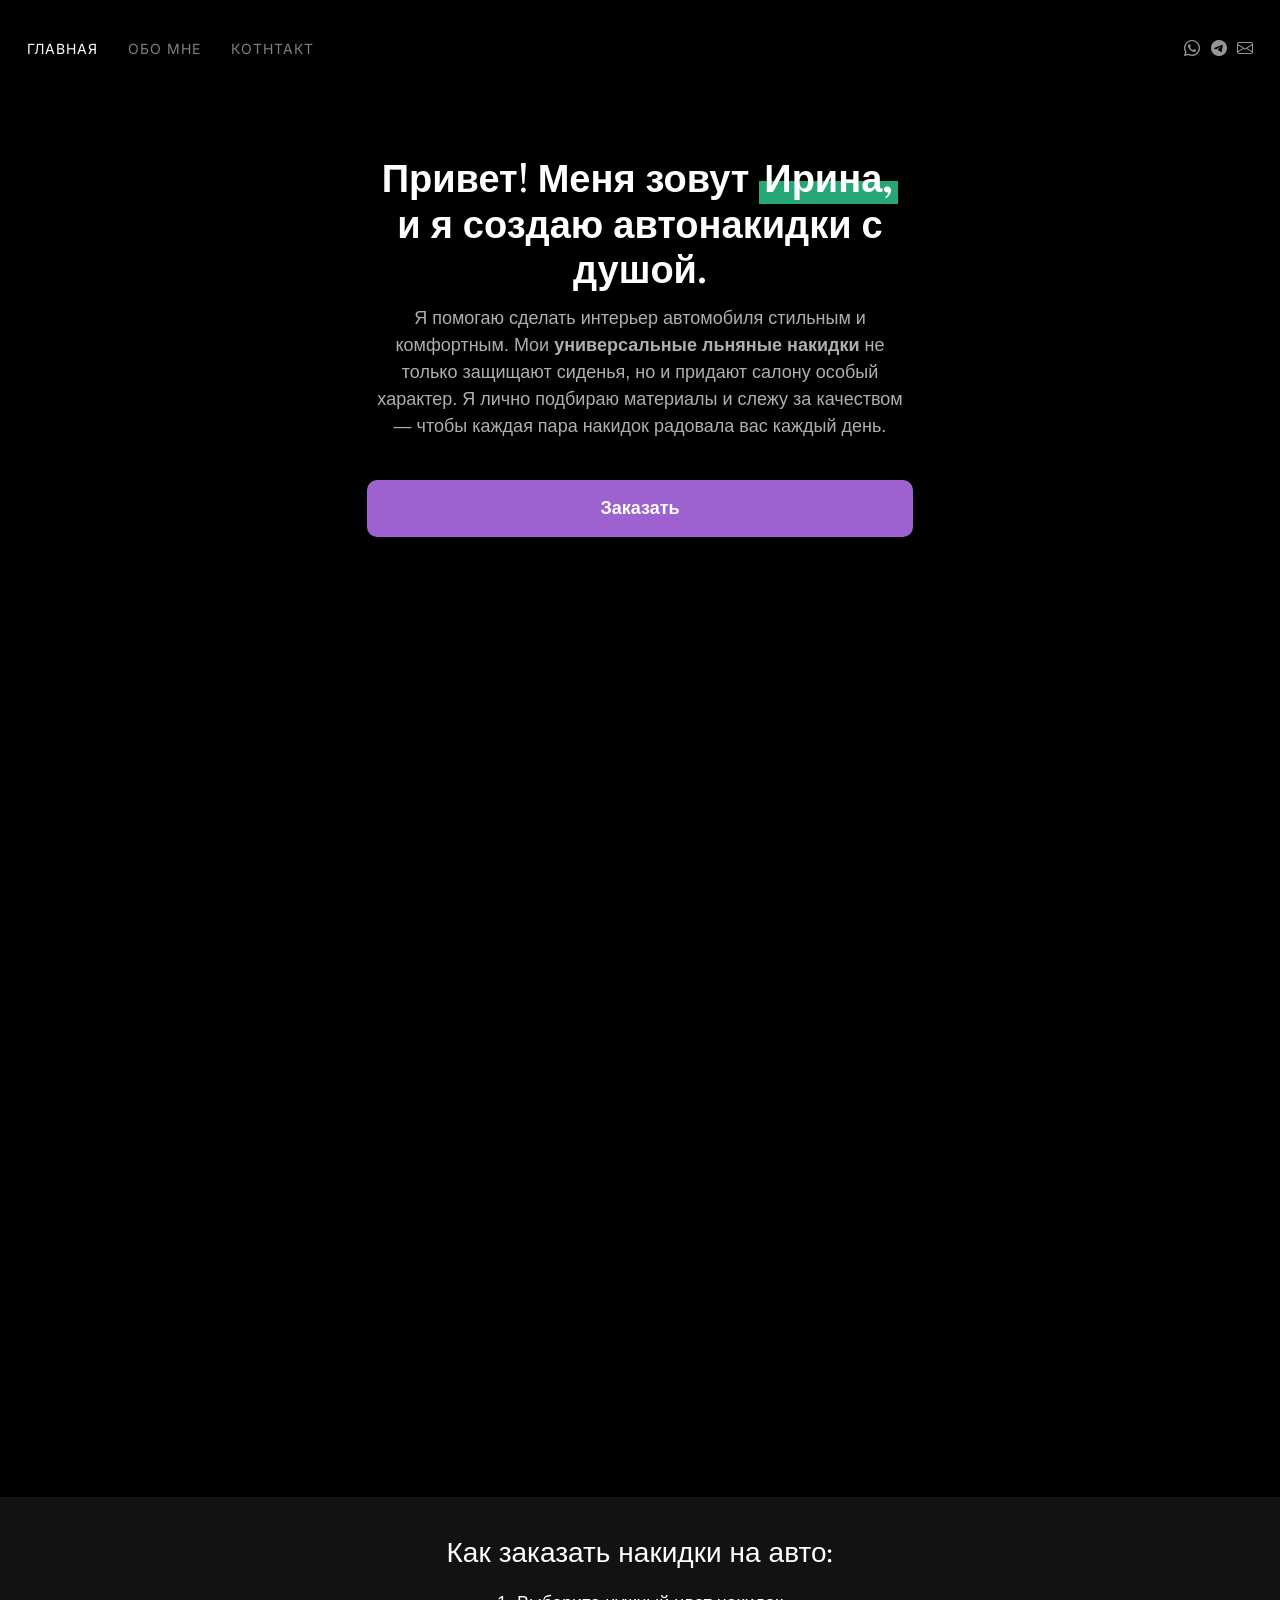
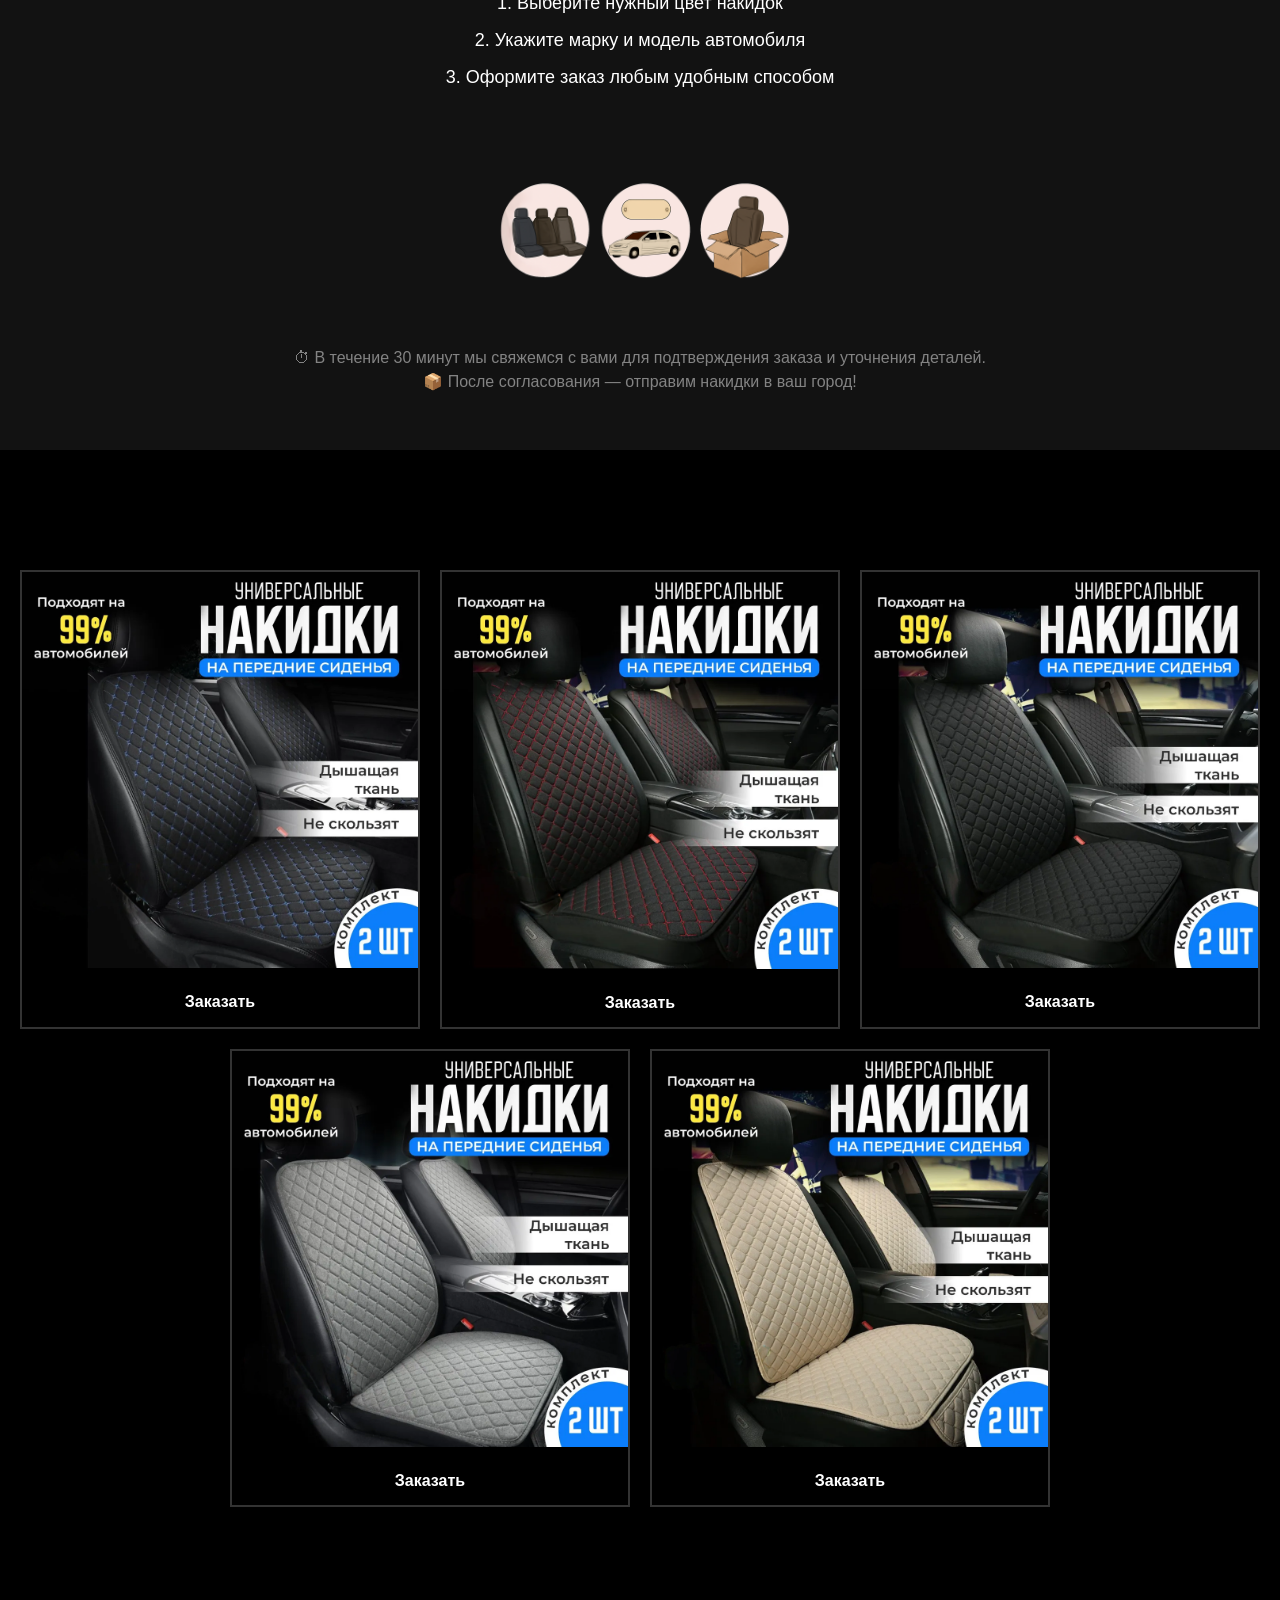
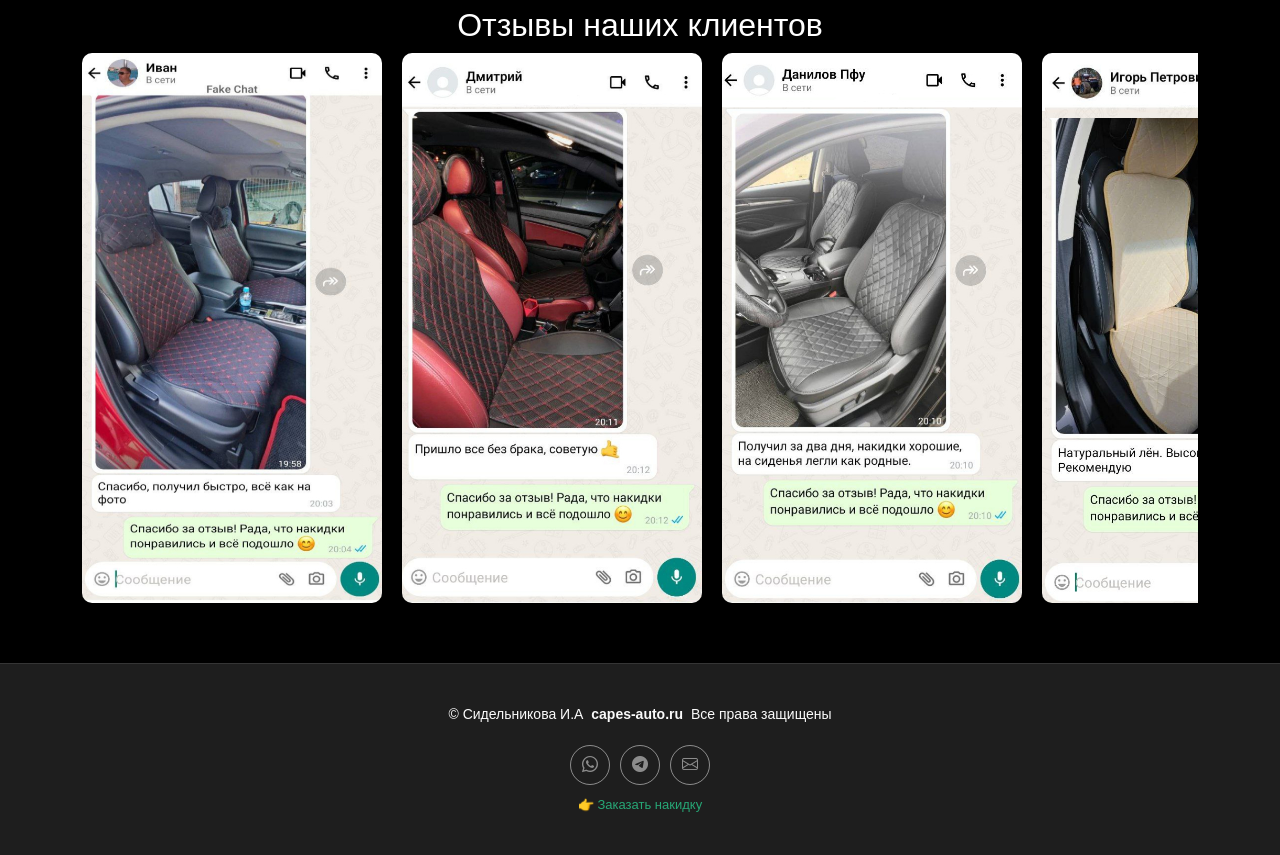
==== index.html @ 8d3876f1 "322" ====
<!DOCTYPE html>
<html lang="en">

<head>
  <meta charset="utf-8">
  <meta content="width=device-width, initial-scale=1.0" name="viewport">
  <title>Заказать накидку на авто</title>
  <meta name="description" content="">
  <meta name="keywords" content="">

  <!-- Favicons -->
  <link href="assets/img/favicon.png" rel="icon">
  <link rel="icon" href="/favicon.ico" type="image/x-icon">
  <link href="assets/img/apple-touch-icon.png" rel="apple-touch-icon">

  <!-- Fonts (subset + swap для меньшего объёма) -->
  <link href="https://fonts.googleapis.com" rel="preconnect">
  <link href="https://fonts.gstatic.com" rel="preconnect" crossorigin>
  <link href="https://fonts.googleapis.com/css2?family=Roboto:wght@400;500;700&family=Inter:wght@400;500;600&family=Cardo:ital,wght@0,400;0,700;1,400&display=swap" rel="stylesheet" media="print" onload="this.media='all'">
  <noscript><link href="https://fonts.googleapis.com/css2?family=Roboto:wght@400;500;700&family=Inter:wght@400;500;600&family=Cardo:ital,wght@0,400;0,700;1,400&display=swap" rel="stylesheet"></noscript>

  <!-- Vendor CSS Files -->
  <link href="assets/vendor/bootstrap/css/bootstrap.min.css" rel="stylesheet">
  <link href="assets/vendor/bootstrap-icons/bootstrap-icons.css" rel="stylesheet">
  <link href="assets/vendor/aos/aos.css" rel="stylesheet">
  <link href="assets/vendor/glightbox/css/glightbox.min.css" rel="stylesheet">
  <link href="assets/vendor/swiper/swiper-bundle.min.css" rel="stylesheet">
  
  <!-- Main CSS File -->
  <link href="assets/css/main.css?v=20260707" rel="stylesheet">

<!-- Yandex.Metrika counter -->
<script type="text/javascript">
    (function(m,e,t,r,i,k,a){
        m[i]=m[i]||function(){(m[i].a=m[i].a||[]).push(arguments)};
        m[i].l=1*new Date();
        for (var j = 0; j < document.scripts.length; j++) {if (document.scripts[j].src === r) { return; }}
        k=e.createElement(t),a=e.getElementsByTagName(t)[0],k.async=1,k.src=r,a.parentNode.insertBefore(k,a)
    })(window, document,'script','https://mc.yandex.ru/metrika/tag.js?id=110463330', 'ym');

    ym(110463330, 'init', {ssr:true, webvisor:true, clickmap:true, ecommerce:"dataLayer", referrer: document.referrer, url: location.href, accurateTrackBounce:true, trackLinks:true});
</script>
<noscript><div><img src="https://mc.yandex.ru/watch/110463330" style="position:absolute; left:-9999px;" alt="" /></div></noscript>
<!-- /Yandex.Metrika counter -->


  <!-- =======================================================
  * Template Name: PhotoFolio
  * Template URL: https://bootstrapmade.com/photofolio-bootstrap-photography-website-template/
  * Updated: Aug 07 2024 with Bootstrap v5.3.3
  * Author: BootstrapMade.com
  * License: https://bootstrapmade.com/license/
  ======================================================== -->
</head>

<body class="index-page">

  <header id="header" class="header d-flex align-items-center sticky-top">
    <div class="container-fluid position-relative d-flex align-items-center justify-content-between">
      <nav id="navmenu" class="navmenu">
        <ul>
          <li><a href="https://capes-auto.ru/" class="active">Главная<br></a></li>
          <li><a href="https://capes-auto.ru/about">Обо мне</a></li>
          <li><a href="https://capes-auto.ru/contact">Котнтакт</a></li>
        </ul>
        <i class="mobile-nav-toggle d-xl-none bi bi-list"></i>
      </nav>

      <div class="header-social-links">
        <a href="https://wa.me/79517623467" class="twitter"><i class="bi bi-twitter-x"></i></a>
        <a href="https://t.me/Irinasketchs" class="facebook"><i class="bi bi-facebook"></i></a>
        <a href="mailto:maafik@66.ru" class="instagram"><i class="bi bi-instagram"></i></a>
      </div>

    </div>
  </header>

  <main class="main">

    <!-- Hero Section -->
    <section id="hero" class="hero section">

      <div class="container">
        <div class="row justify-content-center">
          <div class="col-lg-6 text-center" data-aos="fade-up" data-aos-delay="100">
<h2><span>Привет! Меня зовут</span> <span class="underlight">Ирина,</span> <span>и я создаю автонакидки с душой.</span></h2>
<p>Я помогаю сделать интерьер автомобиля стильным и комфортным. Мои <strong>универсальные льняные накидки</strong> не только защищают сиденья, но и придают салону особый характер. Я лично подбираю материалы и слежу за качеством — чтобы каждая пара накидок радовала вас каждый день.</p>


  <!-- Стартовая кнопка -->
<a href="#orderSection">
  <button class="button" id="startOrderBtn" type="button">Заказать</button>
</a>

   
          </div>
        </div>
      </div>

    </section><!-- /Hero Section -->
<section id="video-hero" class="video-hero" style="position: relative; height: 100vh; overflow: hidden;">
  <video
    autoplay
    muted
    loop
    playsinline
    preload="metadata"
    style="
      position: absolute;
      top: 50%;
      left: 50%;
      transform: translate(-50%, -50%);
    "
  >
    <source src="assets/vid/123123.mp4" type="video/mp4" />
    Ваш браузер не поддерживает видео.
  </video>
</section>
    <!-- Gallery Section -->

<div class="how-to-order" style="text-align: center; padding: 40px 20px;">
  <h2 style="font-size: 28px; margin-bottom: 20px;">Как заказать накидки на авто:</h2>
  <ul style="list-style: none; padding: 0; margin: 0 0 30px 0;">
    <li style="font-size: 18px; margin: 10px 0;">1. Выберите нужный цвет накидок</li>
    <li style="font-size: 18px; margin: 10px 0;">2. Укажите марку и модель автомобиля</li>
    <li style="font-size: 18px; margin: 10px 0;">3. Оформите заказ любым удобным способом</li>
  </ul>
  <img src="images/STEPS_NEW_992x.webp" alt="Как заказать" loading="lazy" decoding="async" style="max-width: 300px; width: 100%; border-radius: 10px; margin-top: 20px;" />
  <p style="font-size: 16px; color: #838383; margin-top: 20px;">
    ⏱ В течение 30 минут мы свяжемся с вами для подтверждения заказа и уточнения деталей.<br>
    📦 После согласования — отправим накидки в ваш город!
  </p>
</div>

<section id="orderSection">
  <!-- Контент секции, куда нужно прокачать -->
</section>

<style>
  #orderSection {
    margin: 0;
    padding: 0;
  }

  #orderSection h2,
  #orderSection p {
    margin: 0;
    padding: 0;
  }
</style>



</div>

<section class="gallery">
  <!-- Кнопки для переключения товаров
<div class="toggle-buttons">
  <div class="toggle-btn active" id="frontBtn" onclick="toggleItems('front')">
    <img src="assets/img/gallery-5/gallery-1.webp" alt="Front" />
  </div>
  <div class="toggle-btn" id="backBtn" onclick="toggleItems('back')">
    <img src="assets/img/gallery-5/gallery-2.webp" alt="Back" />
  </div>
</div>
-->

<!-- Секция товаров -->
<div class="gallery-items" id="frontItems">
  <!-- Передние накидки -->
  <div class="gallery-item" onclick="openOrder('assets/img/gallery-5/gallery-1.webp', 'Накидка на передние сиденья, льняная — чёрный/синий, 2 шт', 1999)">
    <img src="assets/img/gallery-5/gallery-1.webp" alt="Накидка чёрный/синий" fetchpriority="high" decoding="async">
    <button type="button">Заказать</button>
  </div>
  <div class="gallery-item" onclick="openOrder('assets/img/gallery-5/gallery-2.webp', 'Накидка на передние сиденья, льняная — чёрный/красный, 2 шт', 1999)">
    <img src="assets/img/gallery-5/gallery-2.webp" alt="Накидка чёрный/красный" loading="lazy" decoding="async">
    <button type="button">Заказать</button>
  </div>
  <div class="gallery-item" onclick="openOrder('assets/img/gallery-5/gallery-3.webp', 'Накидка на передние сиденья, льняная — чёрный, 2 шт', 1999)">
    <img src="assets/img/gallery-5/gallery-3.webp" alt="Накидка чёрный" loading="lazy" decoding="async">
    <button type="button">Заказать</button>
  </div>
  <div class="gallery-item" onclick="openOrder('assets/img/gallery-5/gallery-4.webp', 'Накидка на передние сиденья, льняная — серая, 2 шт', 1999)">
    <img src="assets/img/gallery-5/gallery-4.webp" alt="Накидка серая" loading="lazy" decoding="async">
    <button type="button">Заказать</button>
  </div>
  <div class="gallery-item" onclick="openOrder('assets/img/gallery-5/gallery-5.webp', 'Накидка на передние сиденья, льняная — бежевая, 2 шт', 1999)">
    <img src="assets/img/gallery-5/gallery-5.webp" alt="Накидка бежевая" loading="lazy" decoding="async">
    <button type="button">Заказать</button>
  </div>
</div>

  <div class="gallery-items" id="backItems" style="display: none;">
    <!-- Задние накидки
    <div class="gallery-item" onclick="openOrder('assets/img/gallery-5/gallery-2.webp', 'Накидка на задние сиденья, льняная — чёрный/красный, 2 шт', '2 999 ₽')">
      <img src="assets/img/gallery-5/gallery-2.webp" alt="Накидка чёрный/красный">
      <button>Заказать</button>
    </div>
        <div class="gallery-item" onclick="openOrder('assets/img/gallery-5/gallery-2.webp', 'Накидка на задние сиденья, льняная — чёрный/красный, 2 шт', '2 999 ₽')">
      <img src="assets/img/gallery-5/gallery-2.webp" alt="Накидка чёрный/красный">
      <button>Заказать</button>
    </div>
        <div class="gallery-item" onclick="openOrder('assets/img/gallery-5/gallery-2.webp', 'Накидка на задние сиденья, льняная — чёрный/красный, 2 шт', '2 999 ₽')">
      <img src="assets/img/gallery-5/gallery-2.webp" alt="Накидка чёрный/красный">
      <button>Заказать</button>
    </div>
        <div class="gallery-item" onclick="openOrder('assets/img/gallery-5/gallery-2.webp', 'Накидка на задние сиденья, льняная — чёрный/красный, 2 шт', '2 999 ₽')">
      <img src="assets/img/gallery-5/gallery-2.webp" alt="Накидка чёрный/красный">
      <button>Заказать</button>
    </div>
        <div class="gallery-item" onclick="openOrder('assets/img/gallery-5/gallery-2.webp', 'Накидка на задние сиденья, льняная — чёрный/красный, 2 шт', '2 999 ₽')">
      <img src="assets/img/gallery-5/gallery-2.webp" alt="Накидка чёрный/красный">
      <button>Заказать</button>
    </div>
-->
  </div>
</section>
<script>
  // Функция для переключения между передними и задними накидками

  // Начальная загрузка — показываем передние накидки
  window.onload = function() {
    toggleItems('front');
  };
</script>

<!-- Попап 1: превью товара -->
<div class="order-popup order-popup-preview" id="orderPopupPreview">
  <div class="order-content" onclick="event.stopPropagation()">
    <div class="close-btn" onclick="closeOrderPreview(event)">✖</div>
    <div class="order-image">
      <img id="popupPreviewImage" src="" alt="">
    </div>
    <div class="order-details order-preview-details">
      <h3 id="popupPreviewTitle">Название товара</h3>
      <p id="popupPreviewPrice">Цена: </p>
      <label class="custom-checkbox order-preview-rear-seat">
        <input type="checkbox"
               id="backSeatCheckbox"
               data-price="2000"
               onclick="updatePrice()">
        <span class="checkmark"></span> Задний ряд +<span>2000</span> ₽
      </label>
      <div class="policy-checks">
        <label class="policy-checkbox">
          <input type="checkbox" id="policyAgree" onchange="updateConsentStatus()">
          <span>Согласен с <a href="#" onclick="openPolicyPopup(event)">политикой конфиденциальности</a></span>
        </label>
        <label class="policy-checkbox">
          <input type="checkbox" id="returnAgree" onchange="updateConsentStatus()">
          <span>Ознакомлен с условиями возврата</span>
        </label>
      </div>
      <label class="customer-email-label" for="customerEmail">Email для чека (54‑ФЗ)</label>
      <input type="email" id="customerEmail" class="customer-email-input" placeholder="you@example.com" autocomplete="email" inputmode="email" oninput="updateConsentStatus()">
      <p class="order-preview-hint">Нажмите «Оформить заказ», чтобы указать доставку и оплатить.</p>
      <div class="order-preview-actions">
        <button type="button" id="proceedToFormBtn" class="whatsapp-btn order-preview-btn" onclick="proceedToCheckoutForm(event)">Оформить заказ</button>
      </div>
    </div>
  </div>
</div>

<!-- Попап 2: доставка и оплата -->
<div class="order-popup order-popup-form" id="orderPopup" onclick="closeOrder(event)">
  <div class="order-content" onclick="event.stopPropagation()">
    <div class="close-btn" onclick="closeOrder(event)">✖</div>
    <div class="order-image">
      <img id="popupImage" src="" alt="">
    </div>
    <div class="order-details">
      <button type="button" class="order-back-link" onclick="backToProductPreview(event)">← К товару</button>
      <h3 id="popupTitle">Название товара</h3>
      <p id="popupPrice">Цена: </p>

      <div class="order-fields">
        <div class="order-fields-row">
          <div class="order-field">
            <label class="customer-email-label" for="customerFirstName">Имя</label>
            <input type="text" id="customerFirstName" class="customer-email-input" placeholder="Иван" autocomplete="given-name" maxlength="80" oninput="updateConsentStatus()">
          </div>
          <div class="order-field">
            <label class="customer-email-label" for="customerPhone">Телефон</label>
            <input type="tel" id="customerPhone" class="customer-email-input" placeholder="+7 900 123-45-67" autocomplete="tel" inputmode="tel" maxlength="20" oninput="updateConsentStatus()">
          </div>
        </div>
        <label class="customer-email-label" for="deliveryAddress">Адрес доставки</label>
        <div class="address-suggest" id="addressSuggest">
          <textarea id="deliveryAddress" class="customer-email-input order-address-textarea" rows="2" placeholder="Город, улица, дом&#10;Квартира (например: д 1 кв 12)" autocomplete="off" maxlength="500" oninput="onAddressInput()"></textarea>
          <ul class="address-suggestions" id="addressSuggestions" role="listbox" hidden></ul>
        </div>
        <p class="address-hint" id="addressHint">Укажите адрес с номером дома и квартиры</p>
      </div>

      <p class="messenger-note">Проверьте данные и перейдите к подтверждению заказа.</p>
      <div class="popup-messengers">
        <button type="button" id="proceedToConfirmBtn" class="whatsapp-btn" disabled>Далее</button>
      </div>
    </div>
  </div>
</div>

<!-- Попап 3: подтверждение перед оплатой -->
<div class="order-popup order-popup-confirm" id="orderPopupConfirm" onclick="closeOrderConfirm(event)">
  <div class="order-content order-content-confirm" onclick="event.stopPropagation()">
    <div class="close-btn" onclick="closeOrderConfirm(event)">✖</div>
    <div class="order-image order-image-confirm">
      <img id="confirmImage" src="" alt="Эскиз автонакидки">
      <p class="confirm-sketch-caption"></p>
    </div>
    <div class="order-details order-details-confirm">
      <button type="button" class="order-back-link" onclick="backToOrderForm(event)">← Изменить данные</button>
      <h3 id="confirmTitle">Название товара</h3>
      <p id="confirmPrice" class="confirm-price">Цена: </p>

      <div class="confirm-summary">
        <div class="confirm-row">
          <span class="confirm-label">Имя</span>
          <span class="confirm-value" id="confirmName"></span>
        </div>
        <div class="confirm-row">
          <span class="confirm-label">Телефон</span>
          <span class="confirm-value" id="confirmPhone"></span>
        </div>
        <div class="confirm-row confirm-row-address">
          <span class="confirm-label">Адрес</span>
          <span class="confirm-value" id="confirmAddress"></span>
        </div>
      </div>

      <p class="order-universal-note order-universal-note--confirm">Автонакидки подходят на все сиденья автомобилей!</p>
      <p class="messenger-note">Карты, СБП, SberPay, T-Pay, Mir Pay и другие способы оплаты.</p>
      <div class="popup-messengers">
        <button type="button" id="payButton" class="whatsapp-btn">Оплатить</button>
      </div>
    </div>
  </div>
</div>

<!-- Попап с политикой конфиденциальности и возвратом -->
<div class="policy-popup" id="policyPopup" onclick="closePolicyPopup(event)">
  <div class="policy-popup-content" onclick="event.stopPropagation()">
    <button class="policy-popup-close" type="button" onclick="closePolicyPopup()">✖</button>
    <div class="policy-popup-body">
      <h2>Политика конфиденциальности и условия возврата</h2>
      
      <article class="mb-4">
        <h3>1. Общие положения</h3>
        <p>Настоящая политика регулирует обработку персональных данных клиентов,
          оформляющих заказ на льняные автонакидки на сайте capes-auto.ru.</p>
      </article>

      <article class="mb-4">
        <h3>2. Персональные данные</h3>
        <ul>
          <li>Имя и контактный номер телефона, предоставленные при оформлении заказа.</li>
          <li>Сведения об автомобиле (марка, модель, комплектация), необходимые для подбора накидок.</li>
          <li>Адрес доставки и способ связи (WhatsApp или Telegram).</li>
        </ul>
        <p>Данные используются исключительно для обработки заказа и обратной связи. Передача третьим лицам не осуществляется,
          за исключением курьерских служб и операторов связи для доставки.</p>
      </article>

      <article class="mb-4">
        <h3>3. Хранение и защита</h3>
        <p>Доступ к персональным данным имеет только владелец бренда. Информация хранится на защищённых устройствах,
          не публикуется и удаляется по первому запросу клиента через мессенджер или электронную почту.</p>
      </article>

      <article class="mb-4">
        <h3>4. Условия возврата</h3>
        <p>Каждая пара накидок проходит ручную проверку. Однако вы можете оформить возврат в течение 14 календарных дней,
          если товар не был в эксплуатации и сохранены первоначальные бирки.</p>
        <ul>
          <li>Возврат осуществляется через тот же мессенджер, где оформлялся заказ.</li>
          <li>Отправка товара назад осуществляется за счёт покупателя.</li>
          <li>После получения и проверки возврат производится на исходный способ оплаты в течение 3 рабочих дней.</li>
        </ul>
        <p>Индивидуальные заказы с нестандартным кроем и вышивкой возврату не подлежат, за исключением производственного брака.</p>
      </article>

      <article>
        <h3>5. Контакты</h3>
        <p>WhatsApp: <a href="https://wa.me/79517623467" target="_blank" rel="noopener">+7&nbsp;951&nbsp;762‑34‑67</a></p>
        <p>Telegram: <a href="https://t.me/Irinasketchs" target="_blank" rel="noopener">@Irinasketchs</a></p>
        <p>Email: <a href="mailto:maafik@66.ru">maafik@66.ru</a></p>
      </article>
    </div>
  </div>
</div>


  </main>

<section id="reviews" class="reviews-section">
  <div class="container">
    <h2>Отзывы наших клиентов</h2>
    <div class="reviews-wrapper">
      <div class="review-item">
        <img src="assets/img/gallery-5/pavlovsk.jpg" alt="User 1" loading="lazy" decoding="async">
      </div>
      <div class="review-item">
        <img src="assets/img/gallery-5/pavlovsk1.jpg" alt="User 2" loading="lazy" decoding="async">
      </div>
      <div class="review-item">
        <img src="assets/img/gallery-5/pavlovsk2.jpg" alt="User 3" loading="lazy" decoding="async">
      </div>
      <div class="review-item">
        <img src="assets/img/gallery-5/pavlovsk3.jpg" alt="User 4" loading="lazy" decoding="async">
      </div>
            <div class="review-item">
        <img src="assets/img/gallery-5/pavlovsk4.jpg" alt="User 4" loading="lazy" decoding="async">
      </div>


    </div>
  </div>
</section>

  <footer id="footer" class="footer">

    <div class="container">
      <div class="copyright text-center ">
        <p>© <span>Сидельникова И.А</span> <strong class="px-1 sitename">capes-auto.ru</strong> <span> Все права защищены</span></p>
      </div>
      <div class="social-links d-flex justify-content-center">
        <a href="https://wa.me/79517623467"><i class="bi bi-twitter-x"></i></a>
        <a href="https://t.me/Irinasketchs"><i class="bi bi-facebook"></i></a>
        <a href="mailto:maafik@66.ru"><i class="bi bi-instagram"></i></a>
      </div>
      <div class="credits">
        <!-- All the links in the footer should remain intact. -->
        <!-- You can delete the links only if you've purchased the pro version. -->
        <!-- Licensing information: https://bootstrapmade.com/license/ -->
        <!-- Purchase the pro version with working PHP/AJAX contact form: [buy-url] -->
      <a href="https://capes-auto.ru/contact">👉 Заказать накидку</a>
      </div>
    </div>

  </footer>

  <!-- Scroll Top -->
  <a href="#" id="scroll-top" class="scroll-top d-flex align-items-center justify-content-center"><i class="bi bi-arrow-up-short"></i></a>

  <!-- Preloader -->
  <div id="preloader">
    <div class="line"></div>
  </div>

  <!-- Yandex.Metrika (в конце страницы, не блокирует отрисовку) -->
  <script>
   (function(m,e,t,r,i,k,a){m[i]=m[i]||function(){(m[i].a=m[i].a||[]).push(arguments)};
   m[i].l=1*new Date();
   for (var j = 0; j < document.scripts.length; j++) {if (document.scripts[j].src === r) { return; }}
   k=e.createElement(t),a=e.getElementsByTagName(t)[0],k.async=1,k.src=r,a.parentNode.insertBefore(k,a)})
   (window, document, "script", "https://mc.yandex.ru/metrika/tag.js", "ym");
   ym(103273664, "init", { clickmap:true, trackLinks:true, accurateTrackBounce:true, webvisor:true });
  </script>
  <noscript><div><img src="https://mc.yandex.ru/watch/103273664" style="position:absolute; left:-9999px;" alt="" /></div></noscript>

  <!-- Vendor JS Files -->
  <script src="assets/vendor/bootstrap/js/bootstrap.bundle.min.js" defer></script>
  <script src="assets/vendor/php-email-form/validate.js" defer></script>
  <script src="assets/vendor/aos/aos.js" defer></script>
  <script src="assets/vendor/glightbox/js/glightbox.min.js" defer></script>
  <script src="assets/vendor/swiper/swiper-bundle.min.js" defer></script>

  <!-- Статик без PHP: задеплойте этот же репозиторий на vercel.com → Environment: YOOKASSA_SHOP_ID, YOOKASSA_SECRET_KEY → подставьте URL ниже -->
  <script>window.PAYMENT_API_BASE = 'https://nakidky.vercel.app';</script>

  <!-- Main JS File -->
  <script src="assets/js/main.js?v=20260707" defer></script>

</body>

</html>
---- assets/css/main.css ----
/**
* Template Name: PhotoFolio
* Template URL: https://bootstrapmade.com/photofolio-bootstrap-photography-website-template/
* Updated: Aug 07 2024 with Bootstrap v5.3.3
* Author: BootstrapMade.com
* License: https://bootstrapmade.com/license/
*/

/*--------------------------------------------------------------
# Font & Color Variables
# Help: https://bootstrapmade.com/color-system/
--------------------------------------------------------------*/
/* Fonts */
:root {
  --default-font: "Roboto",  system-ui, -apple-system, "Segoe UI", Roboto, "Helvetica Neue", Arial, "Noto Sans", "Liberation Sans", sans-serif, "Apple Color Emoji", "Segoe UI Emoji", "Segoe UI Symbol", "Noto Color Emoji";
  --heading-font: "Cardo",  sans-serif;
  --nav-font: "Inter",  sans-serif;
}

/* Global Colors - The following color variables are used throughout the website. Updating them here will change the color scheme of the entire website */
:root { 
  --background-color: #000000; /* Background color for the entire website, including individual sections */
  --default-color: #fafafa; /* Default color used for the majority of the text content across the entire website */
  --heading-color: #ffffff; /* Color for headings, subheadings and title throughout the website */
  --accent-color: #27a776; /* Accent color that represents your brand on the website. It's used for buttons, links, and other elements that need to stand out */
  --surface-color: #1a1a1a; /* The surface color is used as a background of boxed elements within sections, such as cards, icon boxes, or other elements that require a visual separation from the global background. */
  --contrast-color: #ffffff; /* Contrast color for text, ensuring readability against backgrounds of accent, heading, or default colors. */
}

/* Nav Menu Colors - The following color variables are used specifically for the navigation menu. They are separate from the global colors to allow for more customization options */
:root {
  --nav-color: rgba(255, 255, 255, 0.5);  /* The default color of the main navmenu links */
  --nav-hover-color: #ffffff; /* Applied to main navmenu links when they are hovered over or active */
  --nav-mobile-background-color: #1a1a1a; /* Used as the background color for mobile navigation menu */
  --nav-dropdown-background-color: #1a1a1a; /* Used as the background color for dropdown items that appear when hovering over primary navigation items */
  --nav-dropdown-color: rgba(255, 255, 255, 0.5); /* Used for navigation links of the dropdown items in the navigation menu. */
  --nav-dropdown-hover-color: #ffffff; /* Similar to --nav-hover-color, this color is applied to dropdown navigation links when they are hovered over. */
}

/* Color Presets - These classes override global colors when applied to any section or element, providing reuse of the sam color scheme. */
  .form-overlay {
    position: fixed;
    top: 0;
    left: 0;
    width: 100vw;
    height: 100vh;
    background: rgba(26, 26, 26, 0.97);
    z-index: 9999;
    overflow-y: auto;
    display: flex;
    justify-content: center;
    align-items: center;
    padding: 40px;
  }

  .form-content {
    max-width: 800px;
    width: 100%;
    background: #1a1a1a;
    padding: 30px;
    border-radius: 20px;
    box-shadow: 0 0 20px #00f7ff99;
    position: relative;
  }

  .close-button {
    position: absolute;
    top: 15px;
    right: 15px;
    background: #ff4d4d;
    color: white;
    border: none;
    border-radius: 10px;
    padding: 8px 12px;
    font-size: 18px;
    cursor: pointer;
  }

  .step {
    display: none;
  }

  .step.active {
    display: block;
    animation: fadeIn 0.5s ease-in-out;
  }

  @keyframes fadeIn {
    from { opacity: 0; transform: translateY(20px); }
    to { opacity: 1; transform: translateY(0); }
  }

  input, select, button {
    width: 100%;
    padding: 10px;
    margin-top: 10px;
    border: none;
    border-radius: 10px;
    font-size: 16px;
    background-color: #222;
    color: #fafafa;
  }

  button {
    background: #00f7ff;
    color: #000;
    cursor: pointer;
    font-weight: bold;
    transition: background-color 0.3s;
  }

  button:hover {
    background-color: #00c9ff;
  }

  .gender-select {
    display: flex;
    gap: 20px;
    margin: 20px 0;
  }

  .gender-select button {
    flex: 1;
    font-weight: bold;
    font-size: 18px;
    border: 2px solid #00f7ff;
    background: #222;
    color: #00f7ff;
  }

  .gender-select button:hover {
    background: #00f7ff;
    color: #111;
  }

  .image-grid {
    display: grid;
    grid-template-columns: repeat(auto-fit, minmax(120px, 1fr));
    gap: 10px;
  }

  .image-grid img {
    width: 100%;
    border-radius: 10px;
    height: 100px;
    object-fit: cover;
    cursor: pointer;
    border: 3px solid transparent;
    background: #333;
  }

  .image-grid img.selected {
    border-color: #00f7ff;
  }

  .faq-item {
    margin-bottom: 10px;
  }

  .faq-question {
    background: #222;
    border: none;
    color: #00f7ff;
    width: 100%;
    padding: 10px;
    text-align: left;
    font-weight: bold;
    cursor: pointer;
    border-radius: 10px;
  }

  .faq-answer {
    display: none;
    margin-top: 5px;
    padding: 10px;
    background: #2b2b2b;
    border-radius: 10px;
  }

  .explanation {
    color: #bbb;
    text-align: center;
    margin-top: 20px;
  }

  .upload-block label {
    color: #00f7ff;
    font-weight: bold;
  }
.light-background {
  --background-color: #1a1a1a;
  --surface-color: #343434;
}
  .form-overlay {
    position: fixed;
    top: 0;
    left: 0;
    width: 100vw;
    height: 100vh;
    background: rgba(26, 26, 26, 0.97);
    z-index: 9999;
    overflow-y: auto;
    display: flex;
    justify-content: center;
    align-items: center;
    padding: 40px;
  }

  .form-content {
    max-width: 800px;
    width: 100%;
    background: #1a1a1a;
    padding: 30px;
    border-radius: 20px;
    box-shadow: 0 0 20px #00f7ff99;
    position: relative;
  }

  .close-button {
    position: absolute;
    top: 15px;
    right: 15px;
    background: #ff4d4d;
    color: white;
    border: none;
    border-radius: 10px;
    padding: 8px 12px;
    font-size: 18px;
    cursor: pointer;
  }

  .step {
    display: none;
  }

  .step.active {
    display: block;
    animation: fadeIn 0.5s ease-in-out;
  }

  @keyframes fadeIn {
    from { opacity: 0; transform: translateY(20px); }
    to { opacity: 1; transform: translateY(0); }
  }

  input, select, button {
    width: 100%;
    padding: 10px;
    margin-top: 10px;
    border: none;
    border-radius: 10px;
    font-size: 16px;
    background-color: #222;
    color: #fafafa;
  }

  button {
    background: #00f7ff;
    color: #000;
    cursor: pointer;
    font-weight: bold;
    transition: background-color 0.3s;
  }

  button:hover {
    background-color: #00c9ff;
  }

  .gender-select {
    display: flex;
    gap: 20px;
    margin: 20px 0;
  }

  .gender-select button {
    flex: 1;
    font-weight: bold;
    font-size: 18px;
    border: 2px solid #00f7ff;
    background: #222;
    color: #00f7ff;
  }

  .gender-select button:hover {
    background: #00f7ff;
    color: #111;
  }

  .image-grid {
    display: grid;
    grid-template-columns: repeat(auto-fit, minmax(120px, 1fr));
    gap: 10px;
  }

  .image-grid img {
    width: 100%;
    border-radius: 10px;
    height: 100px;
    object-fit: cover;
    cursor: pointer;
    border: 3px solid transparent;
    background: #333;
  }

  .image-grid img.selected {
    border-color: #00f7ff;
  }

  .faq-item {
    margin-bottom: 10px;
  }

  .faq-question {
    background: #222;
    border: none;
    color: #00f7ff;
    width: 100%;
    padding: 10px;
    text-align: left;
    font-weight: bold;
    cursor: pointer;
    border-radius: 10px;
  }

  .faq-answer {
    display: none;
    margin-top: 5px;
    padding: 10px;
    background: #2b2b2b;
    border-radius: 10px;
  }

  .explanation {
    color: #bbb;
    text-align: center;
    margin-top: 20px;
  }

  .upload-block label {
    color: #00f7ff;
    font-weight: bold;
  }

.dark-background {
  --background-color: #060606;
  --default-color: #ffffff;
  --heading-color: #ffffff;
  --surface-color: #252525;
  --contrast-color: #ffffff;
}

/* Smooth scroll */
:root {
  scroll-behavior: smooth;
}

/*--------------------------------------------------------------
# General Styling & Shared Classes
--------------------------------------------------------------*/
body {
  color: var(--default-color);
  background-color: var(--background-color);
  font-family: var(--default-font);
}

a {
  color: var(--accent-color);
  text-decoration: none;
  transition: 0.3s;
}

a:hover {
  color: color-mix(in srgb, var(--accent-color), transparent 25%);
  text-decoration: none;
}

h1,
h2,
h3,
h4,
h5,
h6 {
  color: var(--heading-color);
  font-family: var(--heading-font);
}

/* PHP Email Form Messages
------------------------------*/
.php-email-form .error-message {
  display: none;
  background: #df1529;
  color: #ffffff;
  text-align: left;
  padding: 15px;
  margin-bottom: 24px;
  font-weight: 600;
}

.php-email-form .sent-message {
  display: none;
  color: #ffffff;
  background: #059652;
  text-align: center;
  padding: 15px;
  margin-bottom: 24px;
  font-weight: 600;
}

.php-email-form .loading {
  display: none;
  background: var(--surface-color);
  text-align: center;
  padding: 15px;
  margin-bottom: 24px;
}

.php-email-form .loading:before {
  content: "";
  display: inline-block;
  border-radius: 50%;
  width: 24px;
  height: 24px;
  margin: 0 10px -6px 0;
  border: 3px solid var(--accent-color);
  border-top-color: var(--surface-color);
  animation: php-email-form-loading 1s linear infinite;
}

body {
  font-family: Arial, sans-serif;
  margin: 0;
  padding: 0;
  background: #000;
  color: #fff;
}

.overlay {
  position: fixed;
  top: 0;
  left: 0;
  width: 100%;
  height: 100%;
  background: rgba(0, 0, 0, 0.9);
  display: none;
  justify-content: center;
  align-items: center;
  z-index: 9999;
}

.form-container {
  background: #000000;
  padding: 20px;
  border-radius: 15px;
  box-shadow: 0 0 20px rgba(255, 255, 255, 0.5);
  width: 90%;
  max-width: 600px;
}

.form-container h2 {
  margin: 0 0 10px; /* Уменьшены отступы */
  text-align: center;
  font-size: 24px;
  font-weight: bold;
}

.btn-order {
  display: inline-block;
  background-color: #444;
  color: #fff;
  padding: 10px 20px;
  border-radius: 6px;
  text-decoration: none;
  font-weight: 500;
  transition: background 0.3s ease;
}

@media (max-width: 768px) {
  .btn-order {
    padding: 9px 18px;
    font-size: 15px;
  }
}

/* Мобильные устройства: до 480px */
@media (max-width: 480px) {
  .btn-order {
    padding: 8px 16px;
    font-size: 14px;
  }
}

.btn-order:hover {
  background-color: #666;
}


.form-container label {
  display: block;
  margin: 4px 0 2px; /* Уменьшены отступы */
  color: #ccc;
}

.form-container input, .form-container select, .form-container button {
  width: 100%;
  padding: 14px; /* Увеличены отступы внутри элементов для комфортного ввода */
  margin-bottom: 8px; /* Уменьшены отступы между полями */
  border-radius: 8px;
  border: none;
  outline: none;
  font-size: 16px;
  background: #222;
  color: #fff;
  box-shadow: inset 0 0 5px rgba(0, 0, 0, 0.5);
}

.form-container input:focus, .form-container select:focus {
  box-shadow: 0 0 10px rgba(255, 255, 255, 0.5);
}

.form-container button {
  background: #444;
  color: #fff;
  text-transform: uppercase;
  letter-spacing: 1px;
  cursor: pointer;
  transition: 0.5s;
}

.form-container button:hover {
  background: #555;
  box-shadow: 0 0 10px rgba(255, 255, 255, 0.5);
}


.btn-get-started:hover {
  background: linear-gradient(135deg, #222, #666);
  box-shadow: 0 0 15px rgba(255, 255, 255, 0.5);
}

.price-section {
  margin-top: 20px;
  color: #ccc;
}

.price-section ul {
  list-style: none;
  padding: 0;
}

.price-section li {
  margin: 10px 0;
}

.green-button {
  background: linear-gradient(135deg, #004d00, #007300);
  color: #fff;
  font-weight: 400;
  font-size: 16px;
  padding: 14px 50px;
  border-radius: 6px;
  text-transform: uppercase;
  letter-spacing: 1px;
  cursor: pointer;
  display: block;
  margin: 20px auto 0;
  text-align: center;
  transition: 0.5s;
}

.green-button:hover {
  background: linear-gradient(135deg, #006600, #009900);
  box-shadow: 0 0 15px rgba(0, 255, 0, 0.5);
}

textarea {
  width: 100%;
  height: 120px; /* Увеличена высота */
  resize: none;
  border: 1px solid #ccc;
  border-radius: 4px;
  padding: 10px; /* Увеличены отступы внутри textarea */
  font-size: 14px;
  box-sizing: border-box;
}

textarea:focus {
  border-color: #7bbd42;
  outline: none;
}

@keyframes php-email-form-loading {
  0% {
      transform: rotate(0deg);
  }

  100% {
      transform: rotate(360deg);
  }
}

/* Мобильные устройства */
@media screen and (max-width: 768px) {
  .form-container {
      padding: 15px;
  }

  .form-container label {
      margin: 4px 0 2px; /* Уменьшены отступы */
  }

  .form-container input,
  .form-container select,
  .form-container button {
      padding: 12px; /* Увеличены отступы внутри элементов */
      margin-bottom: 6px; /* Уменьшены отступы между элементами */
  }

  .form-container h2 {
      font-size: 20px;
  }

  textarea {
      font-size: 14px; /* Размер шрифта как до изменений */
      padding: 10px; /* Отступы внутри textarea увеличены */
  }
}

/* Очень маленькие экраны */
@media screen and (max-width: 480px) {
  .form-container {
      padding: 12px;
  }

  .form-container label {
      margin: 2px 0 2px;
  }

  .form-container input,
  .form-container select,
  .form-container button {
      padding: 10px; /* Увеличены отступы внутри */
      margin-bottom: 5px; /* Уменьшены отступы между элементами */
  }

  .form-container h2 {
      font-size: 18px;
  }

  textarea {
      font-size: 12px;
      padding: 8px; /* Отступы внутри textarea увеличены */
  }
}


/*--------------------------------------------------------------
# Global Header
--------------------------------------------------------------*/
.header {
  color: var(--default-color);
  background-color: var(--background-color);
  padding: 20px 0;
  transition: all 0.5s;
  z-index: 997;
  border-bottom: 1px solid var(--background-color);
}

.header .logo {
  line-height: 1;
}

.header .logo img {
  max-height: 36px;
  margin-right: 8px;
}

.header .logo h1 {
  font-size: 32px;
  margin: 0;
  font-weight: 400;
  color: var(--heading-color);
}

.header .logo i {
  font-size: 28px;
  margin-right: 6px;
}

.header .header-social-links {
  padding-right: 15px;
}

.header .header-social-links a {
  color: color-mix(in srgb, var(--default-color), transparent 40%);
  padding-left: 6px;
  display: inline-block;
  transition: 0.3s;
  font-size: 16px;
}

.header .header-social-links a:hover {
  color: var(--accent-color);
}

.header .header-social-links a i {
  line-height: 0px;
}

.price-section.centered {
  text-align: center;
}

.price-table {
  margin: 0 auto;
  border-collapse: collapse;
  font-size: 16px;
}

.price-table td {
  padding: 6px 16px;
  vertical-align: top;
  text-align: left;
}

@media (max-width: 1200px) {
  .header .logo {
    order: 1;
  }

  .header .logo h1 {
    font-size: 26px;
  }

  .header .logo i {
    font-size: 20px;
  }

  .header .header-social-links {
    order: 2;
  }

  .header .header-social-links a {
    font-size: 16px;
  }

  .header .navmenu {
    order: 3;
  }
}

.scrolled .header {
  border-color: color-mix(in srgb, var(--background-color) 90%, white 20%);
}

/*--------------------------------------------------------------
# Navigation Menu
--------------------------------------------------------------*/
/* Navmenu - Desktop */
@media (min-width: 1200px) {
  .navmenu {
    padding: 0;
  }

  .navmenu ul {
    margin: 0;
    padding: 0;
    display: flex;
    list-style: none;
    align-items: center;
  }

  .navmenu li {
    position: relative;
  }

  .navmenu a,
  .navmenu a:focus {
    color: var(--nav-color);
    padding: 18px 15px;
    font-size: 14px;
    font-family: var(--nav-font);
    font-weight: 400;
    display: flex;
    align-items: center;
    justify-content: space-between;
    white-space: nowrap;
    transition: 0.3s;
    text-transform: uppercase;
    letter-spacing: 1px;
  }

  .navmenu a i,
  .navmenu a:focus i {
    font-size: 12px;
    line-height: 0;
    margin-left: 5px;
    transition: 0.3s;
  }

  .navmenu li:last-child a {
    padding-right: 0;
  }

  .navmenu li:hover>a,
  .navmenu .active,
  .navmenu .active:focus {
    color: var(--nav-hover-color);
  }

  .navmenu .dropdown ul {
    margin: 0;
    padding: 10px 0;
    background: var(--nav-dropdown-background-color);
    display: block;
    position: absolute;
    visibility: hidden;
    left: 14px;
    top: 130%;
    opacity: 0;
    transition: 0.3s;
    border-radius: 4px;
    z-index: 99;
  }

  .navmenu .dropdown ul li {
    min-width: 200px;
  }

  .navmenu .dropdown ul a {
    padding: 10px 20px;
    font-size: 15px;
    text-transform: none;
    color: var(--nav-dropdown-color);
  }

  .navmenu .dropdown ul a i {
    font-size: 12px;
  }

  .navmenu .dropdown ul a:hover,
  .navmenu .dropdown ul .active:hover,
  .navmenu .dropdown ul li:hover>a {
    color: var(--nav-dropdown-hover-color);
  }

  .navmenu .dropdown:hover>ul {
    opacity: 1;
    top: 100%;
    visibility: visible;
  }

  .navmenu .dropdown .dropdown ul {
    top: 0;
    left: -90%;
    visibility: hidden;
  }

  .navmenu .dropdown .dropdown:hover>ul {
    opacity: 1;
    top: 0;
    left: -100%;
    visibility: visible;
  }
}

/* Navmenu - Mobile */
@media (max-width: 1199px) {
  .mobile-nav-toggle {
    color: var(--nav-color);
    font-size: 28px;
    line-height: 0;
    margin-right: 10px;
    cursor: pointer;
    transition: color 0.3s;
  }

  .navmenu {
    padding: 0;
    z-index: 9997;
  }

  .navmenu ul {
    display: none;
    position: absolute;
    inset: 60px 20px 20px 20px;
    padding: 10px 0;
    margin: 0;
    border-radius: 6px;
    background-color: var(--nav-mobile-background-color);
    overflow-y: auto;
    transition: 0.3s;
    z-index: 9998;
    box-shadow: 0px 0px 30px rgba(0, 0, 0, 0.1);
  }

  .navmenu a,
  .navmenu a:focus {
    color: var(--nav-dropdown-color);
    padding: 10px 20px;
    font-family: var(--nav-font);
    font-size: 17px;
    font-weight: 500;
    display: flex;
    align-items: center;
    justify-content: space-between;
    white-space: nowrap;
    transition: 0.3s;
  }

  .navmenu a i,
  .navmenu a:focus i {
    font-size: 12px;
    line-height: 0;
    margin-left: 5px;
    width: 30px;
    height: 30px;
    display: flex;
    align-items: center;
    justify-content: center;
    border-radius: 50%;
    transition: 0.3s;
    background-color: color-mix(in srgb, var(--accent-color), transparent 90%);
  }

  .navmenu a i:hover,
  .navmenu a:focus i:hover {
    background-color: var(--accent-color);
    color: var(--contrast-color);
  }

  .navmenu a:hover,
  .navmenu .active,
  .navmenu .active:focus {
    color: var(--nav-dropdown-hover-color);
  }

  .navmenu .active i,
  .navmenu .active:focus i {
    background-color: var(--accent-color);
    color: var(--contrast-color);
    transform: rotate(180deg);
  }

  .navmenu .dropdown ul {
    position: static;
    display: none;
    z-index: 99;
    padding: 10px 0;
    margin: 10px 20px;
    background-color: var(--nav-dropdown-background-color);
    border: 1px solid color-mix(in srgb, var(--default-color), transparent 90%);
    box-shadow: none;
    transition: all 0.5s ease-in-out;
  }

  .navmenu .dropdown ul ul {
    background-color: rgba(33, 37, 41, 0.1);
  }

  .navmenu .dropdown>.dropdown-active {
    display: block;
    background-color: rgba(33, 37, 41, 0.03);
  }

  .mobile-nav-active {
    overflow: hidden;
  }

  .mobile-nav-active .mobile-nav-toggle {
    color: #fff;
    position: absolute;
    font-size: 32px;
    top: 15px;
    right: 15px;
    margin-right: 0;
    z-index: 9999;
  }

  .mobile-nav-active .navmenu {
    position: fixed;
    overflow: hidden;
    inset: 0;
    background: rgba(33, 37, 41, 0.8);
    transition: 0.3s;
  }

  .mobile-nav-active .navmenu>ul {
    display: block;
  }
}

/*--------------------------------------------------------------
# Global Footer
--------------------------------------------------------------*/
.footer {
  --background-color: color-mix(in srgb, var(--default-color), transparent 95%);
  border-top: 1px solid color-mix(in srgb, var(--default-color), transparent 90%);
  color: var(--default-color);
  background-color: var(--background-color);
  font-size: 14px;
  padding: 40px 0;
  position: relative;
}

.footer .copyright p {
  margin-bottom: 0;
}

.footer .social-links {
  margin-top: 20px;
}

.footer .social-links a {
  display: flex;
  align-items: center;
  justify-content: center;
  width: 40px;
  height: 40px;
  border-radius: 50%;
  border: 1px solid color-mix(in srgb, var(--default-color), transparent 50%);
  font-size: 16px;
  color: color-mix(in srgb, var(--default-color), transparent 50%);
  margin: 0 5px;
  transition: 0.3s;
}

.footer .social-links a:hover {
  color: var(--accent-color);
  border-color: var(--accent-color);
}

.footer .credits {
  margin-top: 10px;
  font-size: 13px;
  text-align: center;
}

/*--------------------------------------------------------------
# Preloader
--------------------------------------------------------------*/
#preloader {
  display: flex;
  position: fixed;
  inset: 0;
  width: 100%;
  height: 100vh;
  z-index: 99999;
}

#preloader:before,
#preloader:after {
  content: "";
  background-color: #000000;
  position: absolute;
  inset: 0;
  width: 50%;
  height: 100%;
  transition: all 0.3s ease 0s;
  z-index: -1;
}

#preloader:after {
  left: auto;
  right: 0;
}

#preloader .line {
  position: relative;
  overflow: hidden;
  margin: auto;
  width: 1px;
  height: 280px;
  transition: all 0.8s ease 0s;
}

#preloader .line:before {
  content: "";
  position: absolute;
  background-color: #ffffff;
  left: 0;
  top: 50%;
  width: 1px;
  height: 0%;
  transform: translateY(-50%);
  animation: lineincrease 1000ms ease-in-out 0s forwards;
}

#preloader .line:after {
  content: "";
  position: absolute;
  background-color: color-mix(in srgb, var(--default-color), transparent 95%);
  left: 0;
  top: 0;
  width: 1px;
  height: 100%;
  transform: translateY(-100%);
  animation: linemove 1200ms linear 0s infinite;
  animation-delay: 2000ms;
}

#preloader.loaded .line {
  opacity: 0;
  height: 100% !important;
}

#preloader.loaded .line:after {
  opacity: 0;
}

#preloader.loaded:before,
#preloader.loaded:after {
  animation: preloaderfinish 300ms ease-in-out 500ms forwards;
}

@keyframes lineincrease {
  0% {
    height: 0%;
  }

  100% {
    height: 100%;
  }
}

@keyframes linemove {
  0% {
    transform: translateY(200%);
  }

  100% {
    transform: translateY(-100%);
  }
}

@keyframes preloaderfinish {
  0% {
    width: 5 0%;
  }

  100% {
    width: 0%;
  }
}

/*--------------------------------------------------------------
# Scroll Top Button
--------------------------------------------------------------*/
.scroll-top {
  position: fixed;
  visibility: hidden;
  opacity: 0;
  right: 15px;
  bottom: -15px;
  z-index: 999;
  background-color: var(--accent-color);
  width: 44px;
  height: 44px;
  border-radius: 50px;
  transition: all 0.4s;
}

.scroll-top i {
  font-size: 24px;
  color: var(--default-color);
  line-height: 0;
}

.scroll-top:hover {
  background-color: color-mix(in srgb, var(--accent-color), transparent 20%);
}

.scroll-top.active {
  visibility: visible;
  opacity: 1;
  bottom: 15px;
}

/*--------------------------------------------------------------
# Disable aos animation delay on mobile devices
--------------------------------------------------------------*/
@media screen and (max-width: 768px) {
  [data-aos-delay] {
    transition-delay: 0 !important;
  }
}

/*--------------------------------------------------------------
# Global Page Titles & Breadcrumbs
--------------------------------------------------------------*/
.page-title {
  color: var(--default-color);
  background-color: var(--background-color);
  position: relative;
}

.page-title .heading {
  padding: 80px 0;
  border-top: 1px solid color-mix(in srgb, var(--default-color), transparent 90%);
}

.page-title .heading h1 {
  font-size: 64px;
  font-weight: 400;
}

.page-title .heading .cta-btn {
  color: var(--default-color);
  background: var(--accent-color);
  font-weight: 400;
  font-size: 14px;
  display: inline-block;
  margin-top: 20px;
  padding: 12px 40px;
  border-radius: 4px;
  transition: 0.5s;
  text-transform: uppercase;
  letter-spacing: 1px;
}

.page-title .heading .cta-btn:hover {
  background-color: color-mix(in srgb, var(--accent-color) 90%, white 10%);
}

.page-title nav {
  background-color: color-mix(in srgb, var(--default-color), transparent 90%);
  padding: 20px 0;
}

.page-title nav ol {
  display: flex;
  flex-wrap: wrap;
  list-style: none;
  margin: 0;
  font-size: 16px;
  font-weight: 600;
}

.page-title nav ol li+li {
  padding-left: 10px;
}

.page-title nav ol li+li::before {
  content: "/";
  display: inline-block;
  padding-right: 10px;
  color: color-mix(in srgb, var(--default-color), transparent 70%);
}

/*--------------------------------------------------------------
# Global Sections
--------------------------------------------------------------*/
section,
.section {
  color: var(--default-color);
  background-color: var(--background-color);
  padding: 60px 0;
  scroll-margin-top: 100px;
  overflow: clip;
}

@media (max-width: 1199px) {

  section,
  .section {
    scroll-margin-top: 66px;
  }
}

/*--------------------------------------------------------------
# Global Section Titles
--------------------------------------------------------------*/
.section-title {
  padding-bottom: 60px;
  position: relative;
}

.section-title h2 {
  font-size: 14px;
  font-weight: 400;
  padding: 0;
  line-height: 1px;
  margin: 0;
  letter-spacing: 1.5px;
  text-transform: uppercase;
  color: color-mix(in srgb, var(--default-color), transparent 50%);
  position: relative;
  font-family: var(--default-font);
}

.section-title h2::after {
  content: "";
  width: 120px;
  height: 1px;
  display: inline-block;
  background: var(--accent-color);
  margin: 4px 10px;
}

.section-title p {
  color: var(--heading-color);
  margin: 0;
  font-size: 36px;
  font-weight: 400;
  font-family: var(--heading-font);
}

/*--------------------------------------------------------------
# Hero Section
--------------------------------------------------------------*/
.hero {
  width: 100%;
  min-height: 30vh;
  position: relative;
  display: flex;
  align-items: center;
}

.hero h2 {
  margin: 0 0 10px 0;
  font-size: 38px;
  font-weight: 700;
}

.hero h2 .underlight {
  position: relative;
  z-index: 1;
  padding: 0 5px;
  display: inline-block;
}

.hero h2 .underlight:before {
  content: "";
  position: absolute;
  height: 50%;
  bottom: 0;
  left: 0;
  right: 0;
  background: var(--accent-color);
  z-index: -1;
}

.hero p {
  color: color-mix(in srgb, var(--default-color), transparent 30%);
  margin-bottom: 30px;
  font-size: 18px;
}

@media (max-width: 768px) {
  .hero h2 {
    font-size: 32px;
  }
}

.hero .btn-get-started {
  color: var(--contrast-color);
  background: var(--accent-color);
  font-weight: 400;
  font-size: 14px;
  display: inline-block;
  padding: 12px 40px;
  border-radius: 4px;
  transition: 0.5s;
  text-transform: uppercase;
  letter-spacing: 1px;
}

.hero .btn-get-started:hover {
  background-color: color-mix(in srgb, var(--accent-color) 90%, white 10%);
}

/*--------------------------------------------------------------
# Gallery Section
--------------------------------------------------------------*/


.gallery  {
  position: relative;
  overflow: hidden;
}

.gallery-item img {
  transition: 0.3s;
}
@media (max-width: 768px) {
  .gallery {
    grid-template-columns: 1fr;
    justify-items: center;
  }
}

.gallery .gallery-item {
  position: relative;
  overflow: hidden;
}


.gallery .gallery-links {
  position: absolute;
  inset: 0;
  opacity: 0;
  transition: all ease-in-out 0.3s;
  background: rgba(0, 0, 0, 0.6);
  z-index: 3;
}

.gallery .gallery-links .preview-link,
.gallery .gallery-links .details-link {
  font-size: 20px;
  color: rgba(255, 255, 255, 0.5);
  transition: 0.3s;
  line-height: 1.2;
  margin: 30px 8px 0 8px;
}

.gallery .gallery-links .preview-link:hover,
.gallery .gallery-links .details-link:hover {
  color: #ffffff;
}

.gallery .gallery-links .details-link {
  font-size: 30px;
  line-height: 0;
}

.gallery .gallery-item:hover .gallery-links {
  opacity: 1;
}

.gallery .gallery-item:hover .preview-link,
.gallery .gallery-item:hover .details-link {
  margin-top: 0;
}

.gallery .gallery-item:hover img {
  transform: scale(1.1);
}

.glightbox-clean .gslide-description {
  background: #272727;
}

.glightbox-clean .gslide-title {
  color: rgba(255, 255, 255, 0.8);
  margin: 0;
}

/*--------------------------------------------------------------
# About Section
--------------------------------------------------------------*/
.about .content h2 {
  font-weight: 700;
  font-size: 24px;
}

.about .content ul {
  list-style: none;
  padding: 0;
}

.about .content ul li {
  margin-bottom: 20px;
  display: flex;
  align-items: center;
}

.about .content ul strong {
  margin-right: 10px;
}

.about .content ul i {
  font-size: 16px;
  margin-right: 5px;
  color: var(--accent-color);
  line-height: 0;
}

/*--------------------------------------------------------------
# Testimonials Section
--------------------------------------------------------------*/
.testimonials .testimonial-item {
  background-color: var(--surface-color);
  box-shadow: 0px 0 20px rgba(0, 0, 0, 0.1);
  box-sizing: content-box;
  padding: 30px;
  margin: 40px 30px;
  min-height: 320px;
  display: flex;
  flex-direction: column;
  text-align: center;
  transition: 0.3s;
}

.testimonials .testimonial-item .stars {
  margin-bottom: 15px;
}

.testimonials .testimonial-item .stars i {
  color: #ffc107;
  margin: 0 1px;
}

.testimonials .testimonial-item .testimonial-img {
  width: 90px;
  border-radius: 50%;
  border: 4px solid var(--background-color);
  margin: 0 auto;
}

.testimonials .testimonial-item h3 {
  font-size: 18px;
  font-weight: bold;
  margin: 10px 0 5px 0;
}

.testimonials .testimonial-item h4 {
  font-size: 14px;
  color: color-mix(in srgb, var(--default-color), transparent 40%);
  margin: 0;
}

.testimonials .testimonial-item p {
  font-style: italic;
  margin: 0 auto 15px auto;
}

.testimonials .swiper-wrapper {
  height: auto;
}

.testimonials .swiper-pagination {
  margin-top: 20px;
  position: relative;
}

.testimonials .swiper-pagination .swiper-pagination-bullet {
  width: 12px;
  height: 12px;
  background-color: color-mix(in srgb, var(--default-color), transparent 85%);
  opacity: 1;
}

.testimonials .swiper-pagination .swiper-pagination-bullet-active {
  background-color: var(--accent-color);
}

.testimonials .swiper-slide {
  opacity: 0.3;
}

@media (max-width: 1199px) {
  .testimonials .swiper-slide-active {
    opacity: 1;
  }

  .testimonials .swiper-pagination {
    margin-top: 0;
  }

  .testimonials .testimonial-item {
    margin: 40px 20px;
  }
}

@media (min-width: 1200px) {
  .testimonials .swiper-slide-next {
    opacity: 1;
    transform: scale(1.12);
  }
}

/*--------------------------------------------------------------
# Gallery Details Section
--------------------------------------------------------------*/
.gallery-details .portfolio-details-slider img {
  width: 100%;
}

.gallery-details .swiper-wrapper {
  height: auto;
}

.gallery-details .swiper-button-prev,
.gallery-details .swiper-button-next {
  width: 48px;
  height: 48px;
}

.gallery-details .swiper-button-prev:after,
.gallery-details .swiper-button-next:after {
  color: rgba(255, 255, 255, 0.8);
  background-color: rgba(0, 0, 0, 0.15);
  font-size: 24px;
  border-radius: 50%;
  width: 48px;
  height: 48px;
  display: flex;
  align-items: center;
  justify-content: center;
  transition: 0.3s;
}

.gallery-details .swiper-button-prev:hover:after,
.gallery-details .swiper-button-next:hover:after {
  background-color: rgba(0, 0, 0, 0.3);
}

@media (max-width: 575px) {

  .gallery-details .swiper-button-prev,
  .gallery-details .swiper-button-next {
    display: none;
  }
}

.gallery-details .swiper-pagination {
  margin-top: 20px;
  position: relative;
}

.gallery-details .swiper-pagination .swiper-pagination-bullet {
  width: 10px;
  height: 10px;
  background-color: color-mix(in srgb, var(--default-color), transparent 85%);
  opacity: 1;
}

.gallery-details .swiper-pagination .swiper-pagination-bullet-active {
  background-color: var(--accent-color);
}

.gallery-details .portfolio-info h3 {
  font-size: 22px;
  font-weight: 700;
  margin-bottom: 20px;
  padding-bottom: 20px;
  position: relative;
}

.gallery-details .portfolio-info h3:after {
  content: "";
  position: absolute;
  display: block;
  width: 50px;
  height: 3px;
  background: var(--accent-color);
  left: 0;
  bottom: 0;
}

.gallery-details .portfolio-info ul {
  list-style: none;
  padding: 0;
  font-size: 15px;
}

.gallery-details .portfolio-info ul li {
  display: flex;
  flex-direction: column;
  padding-bottom: 15px;
}

.gallery-details .portfolio-info ul strong {
  text-transform: uppercase;
  font-weight: 400;
  color: color-mix(in srgb, var(--default-color), transparent 50%);
  font-size: 14px;
}

.gallery-details .portfolio-info .btn-visit {
  padding: 8px 40px;
  background: var(--accent-color);
  color: var(--contrast-color);
  border-radius: 50px;
  transition: 0.3s;
}

.gallery-details .portfolio-info .btn-visit:hover {
  background: color-mix(in srgb, var(--accent-color), transparent 20%);
}

.gallery-details .portfolio-description h2 {
  font-size: 26px;
  font-weight: 700;
  margin-bottom: 20px;
}

.gallery-details .portfolio-description p {
  padding: 0;
}

.gallery-details .portfolio-description .testimonial-item {
  padding: 30px 30px 0 30px;
  position: relative;
  background: color-mix(in srgb, var(--default-color), transparent 97%);
  margin-bottom: 50px;
}

.gallery-details .portfolio-description .testimonial-item .testimonial-img {
  width: 90px;
  border-radius: 50px;
  border: 6px solid var(--background-color);
  float: left;
  margin: 0 10px 0 0;
}

.gallery-details .portfolio-description .testimonial-item h3 {
  font-size: 18px;
  font-weight: bold;
  margin: 15px 0 5px 0;
  padding-top: 20px;
}

.gallery-details .portfolio-description .testimonial-item h4 {
  font-size: 14px;
  color: #6c757d;
  margin: 0;
}

.gallery-details .portfolio-description .testimonial-item .quote-icon-left,
.gallery-details .portfolio-description .testimonial-item .quote-icon-right {
  color: color-mix(in srgb, var(--accent-color), transparent 50%);
  font-size: 26px;
  line-height: 0;
}

.gallery-details .portfolio-description .testimonial-item .quote-icon-left {
  display: inline-block;
  left: -5px;
  position: relative;
}

.gallery-details .portfolio-description .testimonial-item .quote-icon-right {
  display: inline-block;
  right: -5px;
  position: relative;
  top: 10px;
  transform: scale(-1, -1);
}

.gallery-details .portfolio-description .testimonial-item p {
  font-style: italic;
  margin: 0 0 15px 0 0 0;
  padding: 0;
}

/*--------------------------------------------------------------
# Services Section
--------------------------------------------------------------*/
.services .service-item {
  background-color: var(--surface-color);
  padding: 50px 30px;
  transition: all 0.3s ease-in-out;
  height: 100%;
  position: relative;
  z-index: 1;
}

.services .service-item:before {
  content: "";
  position: absolute;
  background: var(--accent-color);
  inset: 100% 0 0 0;
  transition: all 0.3s;
  z-index: -1;
}

.services .service-item .icon {
  margin-bottom: 15px;
}

.services .service-item .icon i {
  color: var(--default-color);
  background-color: var(--accent-color);
  font-size: 24px;
  width: 56px;
  height: 56px;
  display: flex;
  align-items: center;
  justify-content: center;
  border-radius: 50%;
  transition: ease-in-out 0.3s;
}

.services .service-item h4 {
  font-weight: 700;
  margin-bottom: 15px;
  font-size: 20px;
  font-family: var(--default-font);
}

.services .service-item h4 a {
  color: var(--heading-color);
  transition: ease-in-out 0.3s;
}

.services .service-item p {
  line-height: 24px;
  font-size: 14px;
  margin-bottom: 0;
  transition: ease-in-out 0.3s;
}

.services .service-item:hover h4 a,
.services .service-item:hover p {
  color: var(--default-color);
}

.services .service-item:hover i {
  color: var(--accent-color);
  background-color: var(--default-color);
}

.services .service-item:hover:before {
  background: var(--accent-color);
  inset: 0;
  border-radius: 0px;
}

/*--------------------------------------------------------------
# Pricing Section
--------------------------------------------------------------*/
.pricing .pricing-item {
  border-bottom: 1px dashed color-mix(in srgb, var(--default-color), transparent 60%);
  width: 100%;
  height: 100%;
  padding: 0 0 15px 0;
}

.pricing .pricing-item h3 {
  margin: 0;
  font-size: 20px;
  font-weight: 600;
}

.pricing .pricing-item h4 {
  margin: 0;
  font-size: 18px;
  color: var(--accent-color);
}

/*--------------------------------------------------------------
# Contact Section
--------------------------------------------------------------*/
.contact .info-wrap {
  margin-bottom: 30px;
}

.contact .info-item i {
  font-size: 20px;
  color: var(--accent-color);
  width: 56px;
  height: 56px;
  display: flex;
  justify-content: center;
  align-items: center;
  transition: all 0.3s ease-in-out;
  border-radius: 50%;
  border: 1px solid color-mix(in srgb, var(--accent-color), transparent 40%);
  margin-right: 15px;
}

.contact .info-item h3 {
  font-size: 18px;
  font-weight: 700;
  margin: 0 0 5px 0;
  font-family: var(--default-font);
}

.contact .info-item p {
  padding: 0;
  margin-bottom: 0;
  font-size: 14px;
}

.contact .info-item:hover i {
  background: var(--accent-color);
  color: var(--contrast-color);
}

@media (max-width: 575px) {
  .contact .php-email-form {
    padding: 20px;
  }
}

.contact .php-email-form input[type=text],
.contact .php-email-form input[type=email],
.contact .php-email-form textarea {
  font-size: 14px;
  padding: 10px 15px;
  box-shadow: none;
  border-radius: 0;
  color: var(--default-color);
  background-color: var(--surface-color);
  border-color: color-mix(in srgb, var(--default-color), transparent 80%);
}

.contact .php-email-form input[type=text]:focus,
.contact .php-email-form input[type=email]:focus,
.contact .php-email-form textarea:focus {
  border-color: var(--accent-color);
}

.contact .php-email-form input[type=text]::placeholder,
.contact .php-email-form input[type=email]::placeholder,
.contact .php-email-form textarea::placeholder {
  color: color-mix(in srgb, var(--default-color), transparent 70%);
}

.contact .php-email-form button[type=submit] {
  color: var(--default-color);
  background: var(--accent-color);
  font-weight: 400;
  font-size: 14px;
  display: inline-block;
  margin-top: 20px;
  padding: 14px 40px;
  border: 0;
  border-radius: 4px;
  transition: 0.5s;
  text-transform: uppercase;
  letter-spacing: 1px;
}

.contact .php-email-form button[type=submit]:hover {
  background-color: color-mix(in srgb, var(--accent-color) 90%, white 10%);
}

/*--------------------------------------------------------------
# Starter Section Section
--------------------------------------------------------------*/
.starter-section {
  /* Add your styles here */
}
    #popupBanner {
      display: none;
      position: fixed;
      top: 0;
      left: 0;
      width: 100vw;
      height: 100vh;
      background-color: rgba(0, 0, 0, 0.85);
      z-index: 9999;
      justify-content: center;
      align-items: center;
    }

    .banner-content {
      position: relative;
      max-width: 90%;
      max-height: 90%;
    }

    .banner-content img {
      width: 100%;
      height: auto;
      display: block;
      border-radius: 16px;
    }

    .closeBtn {
      position: absolute;
      top: 10px;
      right: 10px;
      font-size: 24px;
      color: #fff;
      background: rgba(0, 0, 0, 0.4);
      border: none;
      border-radius: 50%;
      width: 36px;
      height: 36px;
      display: flex;
      align-items: center;
      justify-content: center;
      cursor: pointer;
    }

    .btn-get-started1 {
      margin-top: 20px;
      padding: 12px 24px;
      background-color: #27a776;
      color: #fff;
      border: none;
      border-radius: 12px;
      font-size: 16px;
      cursor: pointer;
      box-shadow: 0 4px 10px rgba(0, 0, 0, 0.4);
    }

    .banner-content > div {
      position: absolute;
      bottom: 20px;
      left: 50%;
      transform: translateX(-50%);
      width: 50%;
      text-align: center;
    }

    @media (max-width: 600px) {
      .btn-get-started1 {
        font-size: 13px;
        padding: 13px 3px;
        width: 90%;
        max-width: 300px;
      }

      .closeBtn {
        font-size: 24px;
        width: 32px;
        height: 32px;
      }
    }


    body {
      font-family: Arial, sans-serif;
      background-color: #121212;
      color: #fff;
      text-align: center;
      margin: 0;
      padding: 0;
    }

.button {
  padding: 15px 30px;
  font-size: 18px;
  background-color: #9d62cf;
  color: white;
  border: none;
  border-radius: 10px;
  cursor: pointer;
}


    .button:hover {
      background-color: #7c4bad;
    }

    .overlay {
      display: none;
      position: fixed;
      top: 0;
      left: 0;
      width: 100%;
      height: 100%;
      background: rgba(0, 0, 0, 0.7);
      backdrop-filter: blur(5px);
      z-index: 1000;
      justify-content: center;
      align-items: flex-start;
      overflow-y: auto;
      padding: 40px 0;
    }

    .form-container {
      background-color: #000;
      padding: 20px;
      border: 2px solid #9d62cf;
      border-radius: 10px;
      width: 90%;
      max-width: 500px;
      margin: auto;
      box-shadow: 0 0 15px rgba(0, 0, 0, 0.5);
    }

    @media (max-width: 600px) {
  .form-container {
    max-width: 100%;
  }
}


    input, select {
      width: 100%;
      padding: 10px;
      margin-bottom: 15px;
      border: 2px solid #9d62cf;
      border-radius: 5px;
      background: #0f0f0f;
      color: #fff;
      box-sizing: border-box;
    }

    .product-options {
      display: flex;
      justify-content: center;
      gap: 20px;
      flex-wrap: wrap;
      margin-top: 20px;
    }
    @media (max-width: 480px) {
  .product-option {
    width: 100%;
  }
}

.product-option {
  cursor: pointer;
  border: 3px solid transparent;
  border-radius: 10px;
  transition: border 0.3s;
  max-width: 180px;
  width: calc(50% - 10px); /* два в ряд с учетом gap */
  box-sizing: border-box;
}


    .product-option:hover {
      border: 3px solid #9d62cf;
    }

    textarea {
  width: 100%;
  padding: 10px;
  margin-bottom: 15px;
  border: 2px solid #9d62cf;
  border-radius: 5px;
  background: #0f0f0f;
  color: #fff;
  resize: vertical;
  box-sizing: border-box;
}
/* Стиль для кнопок переключения */
.toggle-buttons {
  display: flex;
  justify-content: center;
  gap: 20px;
  padding-top: 20px; /* Отступ сверху */
}

.toggle-btn {
  width: 80px; /* Размер кнопки */
  height: 80px; /* Размер кнопки */
  background-color: #333;
  border-radius: 50%; /* Круглая форма */
  display: flex;
  justify-content: center;
  align-items: center;
  cursor: pointer;
  position: relative;
  transition: background 0.3s ease, border 0.3s ease; /* Плавный переход для фона и обводки */
  overflow: hidden; /* Чтобы картинка не выходила за пределы */
}

.toggle-btn img {
  width: 100%;
  height: 100%;
  object-fit: contain; /* Сохраняем пропорции изображения */
}

.toggle-btn.active {
  background: #25D366; /* Цвет для активной кнопки */
  border: 4px solid #25D366; /* Зелёная обводка для активной кнопки */
}

.toggle-btn:hover {
  background: #444; /* Цвет при наведении */
}

.toggle-btn.active:hover {
  background: #25D366; /* Сохраняем зелёный фон при наведении на активную кнопку */
}


/* Блок товаров */
.gallery-items {
  display: flex;
  flex-wrap: wrap;
  justify-content: center;
  gap: 20px;
  padding-top: 80px; /* Этот отступ увеличивает пространство сверху */
  z-index: 1; /* Блок товаров будет ниже кнопок */
  position: relative; /* Устанавливаем относительное позиционирование */
}

.gallery-item {
  width: 400px;
  border: 2px solid #333;
  overflow: hidden;
  cursor: pointer;
  background: #000;
}

.gallery-item img {
  width: 100%;
  display: block;
  pointer-events: none;
}

.gallery-item button {
  width: 100%;
  padding: 12px;
  background: #000;
  color: #fff;
  border: none;
  font-weight: bold;
  font-size: 16px;
  cursor: pointer;
  transition: background 0.2s;
}

.gallery-item button:hover {
  background: #222;
}


  .gallery {
    display: flex;
    flex-wrap: wrap;
    justify-content: center;
    gap: 20px;
    padding: 40px 10px;
  }

  .gallery-item {
    width: 400px;
    border: 2px solid #333;
    overflow: hidden;
    cursor: pointer;
    background: #000;
  }

  .gallery-item img {
    width: 100%;
    display: block;
    pointer-events: none;
  }

  .gallery-item button {
    width: 100%;
    padding: 12px;
    background: #000;
    color: #fff;
    border: none;
    font-weight: bold;
    font-size: 16px;
    cursor: pointer;
    transition: background 0.2s;
  }

  .gallery-item button:hover {
    background: #222;
  }

 .order-popup {
  position: fixed;
  top: 0;
  left: 0;
  width: 100%;
  height: 100%;
  background: rgba(0, 0, 0, 0.88);
  display: none;
  align-items: center;
  justify-content: center;
  padding: max(12px, env(safe-area-inset-top)) max(12px, env(safe-area-inset-right)) max(12px, env(safe-area-inset-bottom)) max(12px, env(safe-area-inset-left));
  box-sizing: border-box;
  cursor: pointer; /* Это позволяет воспринимать клик вне формы */
  overflow-y: auto;
  -webkit-overflow-scrolling: touch;
}

.order-popup-preview {
  z-index: 999;
}

.order-popup-form {
  z-index: 1000;
}

.order-popup-confirm {
  z-index: 1001;
}

.order-content {
  background: #1a1a1a;
  display: flex;
  max-width: 800px;
  width: 100%;
  max-height: min(92vh, 900px);
  border: 2px solid #444;
  position: relative;
  overflow-x: hidden;
  overflow-y: auto;
  -webkit-overflow-scrolling: touch;
  overscroll-behavior: contain;
  flex-direction: row;
  cursor: default; /* Это отключает клик по самой форме */
  margin: auto;
}


  .order-image {
    width: 50%;
    background: #000;
  }

  .order-image img {
    width: 100%;
    height: auto;
    display: block;
  }

  .order-details {
    width: 50%;
    padding: 20px;
    box-sizing: border-box;
  }

  .order-details h3 {
    margin: 0 0 10px;
    font-size: 20px;
  }

  .order-details p {
    font-size: 16px;
    margin-bottom: 20px;
  }

  .whatsapp-btn {
    background: #25D366;
    color: #fff;
    text-decoration: none;
    padding: 12px 20px;
    display: inline-block;
    font-weight: bold;
    font-size: 16px;
    border-radius: 4px;
    border: none;
    cursor: pointer;
    font-family: inherit;
  }

  #payButton.whatsapp-btn:disabled,
  #proceedToFormBtn.whatsapp-btn:disabled,
  #proceedToConfirmBtn.whatsapp-btn:disabled {
    opacity: 0.45;
    cursor: not-allowed;
  }

  .close-btn {
    position: absolute;
    top: 10px;
    right: 14px;
    color: #d3d3d3;
    font-size: 24px;
    cursor: pointer;
    font-weight: bold;
  }

  @media (max-width: 768px) {
    .order-content {
      flex-direction: column;
      max-height: min(94vh, calc(100vh - 24px));
      max-height: min(94vh, calc(100dvh - 24px));
    }

    .order-image, .order-details {
      width: 100%;
    }

    .order-popup-preview .order-image {
      max-height: min(36vh, 280px);
      flex-shrink: 0;
      overflow: hidden;
      display: flex;
      align-items: center;
      justify-content: center;
    }

    .order-popup-preview .order-image img {
      max-height: min(36vh, 280px);
      width: 100%;
      height: auto;
      object-fit: contain;
    }

    .order-details {
      padding: 14px 14px 18px;
    }

    .order-details h3 {
      font-size: 18px;
    }

    .order-details p {
      font-size: 15px;
    }

    .order-preview-hint {
      font-size: 13px;
      margin-bottom: 12px;
    }

    .policy-checks {
      margin-top: 10px;
      gap: 8px;
      font-size: 13px;
    }

    .policy-checkbox {
      gap: 8px;
    }

    .customer-email-label {
      margin-top: 10px;
      font-size: 13px;
    }

    .customer-email-input {
      padding: 9px 10px;
      font-size: 16px;
    }

    .order-preview-actions {
      position: sticky;
      bottom: 0;
      padding-top: 8px;
      margin-top: 4px;
      background: linear-gradient(to top, #1a1a1a 85%, rgba(26, 26, 26, 0));
    }

    .order-popup-form .order-image {
      max-height: min(32vh, 240px);
      flex-shrink: 0;
      overflow: hidden;
      display: flex;
      align-items: center;
      justify-content: center;
    }

    .order-popup-form .order-image img {
      max-height: min(32vh, 240px);
      width: 100%;
      object-fit: contain;
    }

    .order-popup-form .popup-messengers {
      position: sticky;
      bottom: 0;
      padding-top: 10px;
      margin-top: 8px;
      background: linear-gradient(to top, #1a1a1a 88%, rgba(26, 26, 26, 0));
    }

    .whatsapp-btn {
      width: 100%;
      text-align: center;
      padding: 14px;
    }

    .close-btn {
      top: 8px;
      right: 10px;
      font-size: 22px;
    }
  }

  .reviews-wrapper {
  display: flex;
  overflow-x: auto;
  gap: 20px;
  scroll-behavior: smooth;
  cursor: grab; /* Устанавливаем курсор как "хватание" */
}

.review-item {
  flex: 0 0 auto;
  width: 300px;
  height: 550px;
  border-radius: 10px;
  overflow: hidden;
}

.review-item img {
  width: 100%;
  height: 100%;
  object-fit: cover;
  -webkit-user-select: none; /* Для вебкита (Chrome, Safari) */
  -moz-user-select: none;    /* Для Firefox */
  -ms-user-select: none;     /* Для IE/Edge */
  user-select: none;         /* Для остальных браузеров */
  pointer-events: none;      /* Отключаем любые события на изображении, включая выделение */
}

/* Стиль скроллера */
.reviews-wrapper::-webkit-scrollbar {
  height: 8px;
}

.reviews-wrapper::-webkit-scrollbar-thumb {
  background-color: #888;
  border-radius: 4px;
}

.reviews-wrapper::-webkit-scrollbar-track {
  background-color: #f1f1f1;
}
/* Стили для кастомного чекбокса */
.custom-checkbox {
  display: flex;
  justify-content: center;
  margin-top: 5px; /* Понижено немного для компактности */
  font-size: 16px;
  color: #fff; /* Сделаем текст белым */
  width: 100%;  /* Чтобы контейнер растягивался на всю ширину */
  text-align: center;  /* Центрируем текст внутри контейнера */
}

.custom-checkbox input {
  display: none; /* Скрываем стандартный чекбокс */
}

.custom-checkbox .checkmark {
  position: relative;
  width: 20px;
  height: 20px;
  margin-right: 10px;
  background-color: #fff;
  border: 2px solid #ccc;
  border-radius: 5px;
  transition: background-color 0.3s, border-color 0.3s;
}

.custom-checkbox input:checked + .checkmark {
  background-color: #4CAF50;
  border-color: #4CAF50;
}

.custom-checkbox input:checked + .checkmark::after {
  content: '';
  position: absolute;
  left: 6px;
  top: 2px;
  width: 6px;
  height: 10px;
  border: solid white;
  border-width: 0 3px 3px 0;
  transform: rotate(45deg);
}

/* Стиль для текста "Заднее сиденье +2000" */
.custom-checkbox span {
  font-size: 16px;
  color: #fff; /* Белый цвет текста */
  margin-bottom: 30px; /* Увеличили отступ снизу до 10px */
}

.policy-checks {
  margin-top: 18px;
  display: flex;
  flex-direction: column;
  gap: 12px;
  text-align: left;
  font-size: 14px;
}

.policy-checkbox {
  display: flex;
  align-items: flex-start;
  gap: 10px;
  color: #d6d6d6;
}

.policy-checkbox input {
  width: 18px;
  height: 18px;
  margin-top: 2px;
}

.policy-checkbox a {
  color: var(--accent-color);
  text-decoration: underline;
}

.customer-email-label {
  display: block;
  margin-top: 14px;
  font-size: 14px;
  color: #ccc;
  text-align: left;
}

.customer-email-input {
  width: 100%;
  margin-top: 6px;
  padding: 10px 12px;
  border-radius: 4px;
  border: 1px solid #444;
  background: #1a1a1a;
  color: #fff;
  font-size: 15px;
  box-sizing: border-box;
}

.customer-email-input::placeholder {
  color: #777;
}

.order-preview-rear-seat {
  margin-top: 8px;
  margin-bottom: 4px;
}

.order-preview-hint {
  color: #b0b0b0;
  font-size: 14px;
  line-height: 1.45;
  margin: 0 0 16px;
}

.order-preview-actions {
  margin-top: 4px;
}

.order-preview-btn {
  width: 100%;
  text-align: center;
  box-sizing: border-box;
}

.order-back-link {
  background: none;
  border: none;
  color: var(--accent-color);
  cursor: pointer;
  padding: 0 0 10px;
  margin: 0 0 6px;
  font-size: 14px;
  text-decoration: underline;
  display: block;
  text-align: left;
  font-family: inherit;
}

.order-back-link:hover {
  opacity: 0.9;
}

.order-fields {
  margin-top: 14px;
  text-align: left;
}

.order-fields-row {
  display: grid;
  grid-template-columns: 1fr 1fr;
  gap: 10px;
  margin-bottom: 10px;
}

.order-field {
  min-width: 0;
}

.order-address-textarea {
  min-height: 4.5em;
  resize: vertical;
  font-family: inherit;
  line-height: 1.45;
  white-space: pre-wrap;
}

.address-suggest {
  position: relative;
}

.address-suggestions {
  position: absolute;
  z-index: 20;
  left: 0;
  right: 0;
  top: calc(100% + 4px);
  margin: 0;
  padding: 6px 0;
  list-style: none;
  max-height: 220px;
  overflow-y: auto;
  background: #1a1a1a;
  border: 1px solid #3a3a3a;
  border-radius: 8px;
  box-shadow: 0 8px 24px rgba(0, 0, 0, 0.35);
}

.address-suggestion {
  display: flex;
  flex-direction: column;
  gap: 2px;
  padding: 10px 12px;
  cursor: pointer;
  text-align: left;
  border-bottom: 1px solid #2a2a2a;
}

.address-suggestion:last-child {
  border-bottom: none;
}

.address-suggestion:hover,
.address-suggestion--active {
  background: #2a2a2a;
}

.address-suggestion--status {
  cursor: default;
  color: #b0b0b0;
  font-size: 13px;
}

.address-suggestion--status:hover {
  background: transparent;
}

.address-suggestion-title {
  font-size: 14px;
  color: #f0f0f0;
  line-height: 1.35;
}

.address-suggestion-meta {
  font-size: 12px;
  color: #888;
}

.address-hint {
  margin: 6px 0 0;
  font-size: 12px;
  color: #b0b0b0;
  text-align: left;
}

.address-hint--ok {
  color: #8bc34a;
}

.order-universal-note {
  margin-top: 8px;
  font-size: 14px;
  color: #d4d4d4;
  text-align: left;
  font-weight: 500;
}

.order-universal-note--confirm {
  margin-top: 14px;
  margin-bottom: 4px;
  padding: 10px 12px;
  background: rgba(37, 211, 102, 0.12);
  border: 1px solid rgba(37, 211, 102, 0.35);
  border-radius: 8px;
  color: #e8ffe8;
  font-size: 15px;
  font-weight: 600;
  text-align: center;
}

.confirm-sketch-caption {
  margin: 8px 0 0;
  padding: 0 10px 10px;
  font-size: 13px;
  color: #b8b8b8;
  text-align: center;
}

.confirm-summary {
  margin-top: 12px;
  padding: 12px;
  background: #222;
  border: 1px solid #3a3a3a;
  border-radius: 8px;
  text-align: left;
}

.confirm-row {
  display: grid;
  grid-template-columns: 88px 1fr;
  gap: 8px 10px;
  padding: 6px 0;
  border-bottom: 1px solid #2e2e2e;
  font-size: 14px;
}

.confirm-row:last-child {
  border-bottom: none;
}

.confirm-label {
  color: #9a9a9a;
}

.confirm-value {
  color: #f2f2f2;
  word-break: break-word;
}

.confirm-row-address .confirm-value {
  white-space: pre-line;
  line-height: 1.45;
}

.confirm-price {
  margin-bottom: 4px !important;
  font-weight: 600;
}

.order-image-confirm {
  display: flex;
  flex-direction: column;
  align-items: stretch;
}

.order-image-confirm img {
  flex: 1;
  object-fit: contain;
}

.order-details-confirm h3 {
  margin-bottom: 6px;
}

@media (max-width: 768px) {
  .order-popup-confirm .order-image {
    max-height: min(34vh, 260px);
    flex-shrink: 0;
    overflow: hidden;
  }

  .order-popup-confirm .order-image img {
    max-height: min(30vh, 220px);
    object-fit: contain;
  }

  .order-popup-confirm .popup-messengers {
    position: sticky;
    bottom: 0;
    padding-top: 10px;
    margin-top: 8px;
    background: linear-gradient(to top, #1a1a1a 88%, rgba(26, 26, 26, 0));
  }

  .confirm-row {
    grid-template-columns: 1fr;
    gap: 2px;
  }
}

@media (max-width: 480px) {
  .order-fields-row {
    grid-template-columns: 1fr;
  }
}

.messenger-note {
  margin-top: 18px;
  font-size: 14px;
  color: #b0b0b0;
  text-align: left;
}

.popup-messengers {
  display: flex;
  gap: 12px;
  margin-top: 12px;
}

.popup-messengers a,
.popup-messengers button {
  flex: 1;
  text-align: center;
}

.popup-messengers a.disabled {
  opacity: 0.5;
  pointer-events: none;
  filter: grayscale(0.3);
}

.ghost-btn {
  background: transparent;
  color: #fff;
  border: 1px solid #444;
  padding: 12px 20px;
  display: inline-block;
  font-weight: bold;
  font-size: 16px;
  border-radius: 4px;
  transition: border-color 0.3s, color 0.3s;
}

.ghost-btn:hover {
  border-color: var(--accent-color);
  color: var(--accent-color);
}

/* Попап с политикой конфиденциальности */
.policy-popup {
  position: fixed;
  inset: 0;
  background: rgba(0, 0, 0, 0.92);
  display: none;
  align-items: center;
  justify-content: center;
  padding: 20px;
  z-index: 10000;
  overflow-y: auto;
}

.policy-popup-content {
  background: #111;
  border: 1px solid #2a2a2a;
  border-radius: 18px;
  width: min(900px, 100%);
  max-height: 90vh;
  padding: 24px;
  position: relative;
  box-shadow: 0 20px 50px rgba(0, 0, 0, 0.5);
  margin: auto;
}

.policy-popup-close {
  position: absolute;
  top: 12px;
  right: 16px;
  background: transparent;
  border: none;
  color: #fff;
  font-size: 28px;
  cursor: pointer;
  width: 36px;
  height: 36px;
  display: flex;
  align-items: center;
  justify-content: center;
  border-radius: 50%;
  transition: background 0.2s;
  z-index: 1;
}

.policy-popup-close:hover {
  background: rgba(255, 255, 255, 0.1);
}

.policy-popup-body {
  color: #ddd;
  line-height: 1.6;
  overflow-y: auto;
  max-height: calc(90vh - 60px);
  padding-right: 8px;
}

.policy-popup-body::-webkit-scrollbar {
  width: 8px;
}

.policy-popup-body::-webkit-scrollbar-thumb {
  background: #444;
  border-radius: 4px;
}

.policy-popup-body::-webkit-scrollbar-track {
  background: #1a1a1a;
}

.policy-popup-body h2 {
  color: #fff;
  margin-top: 0;
  margin-bottom: 24px;
  font-size: 28px;
}

.policy-popup-body h3 {
  color: #fff;
  margin-top: 24px;
  margin-bottom: 12px;
  font-size: 20px;
}

.policy-popup-body p {
  margin-bottom: 16px;
}

.policy-popup-body ul {
  margin-bottom: 16px;
  padding-left: 24px;
}

.policy-popup-body li {
  margin-bottom: 8px;
}

.policy-popup-body a {
  color: var(--accent-color);
  text-decoration: underline;
}

.policy-popup-body article {
  margin-bottom: 24px;
}

@media (max-width: 768px) {
  .policy-popup-content {
    padding: 20px;
    max-height: 95vh;
  }

  .policy-popup-body {
    max-height: calc(95vh - 50px);
  }

  .policy-popup-body h2 {
    font-size: 24px;
  }

  .policy-popup-body h3 {
    font-size: 18px;
  }
}
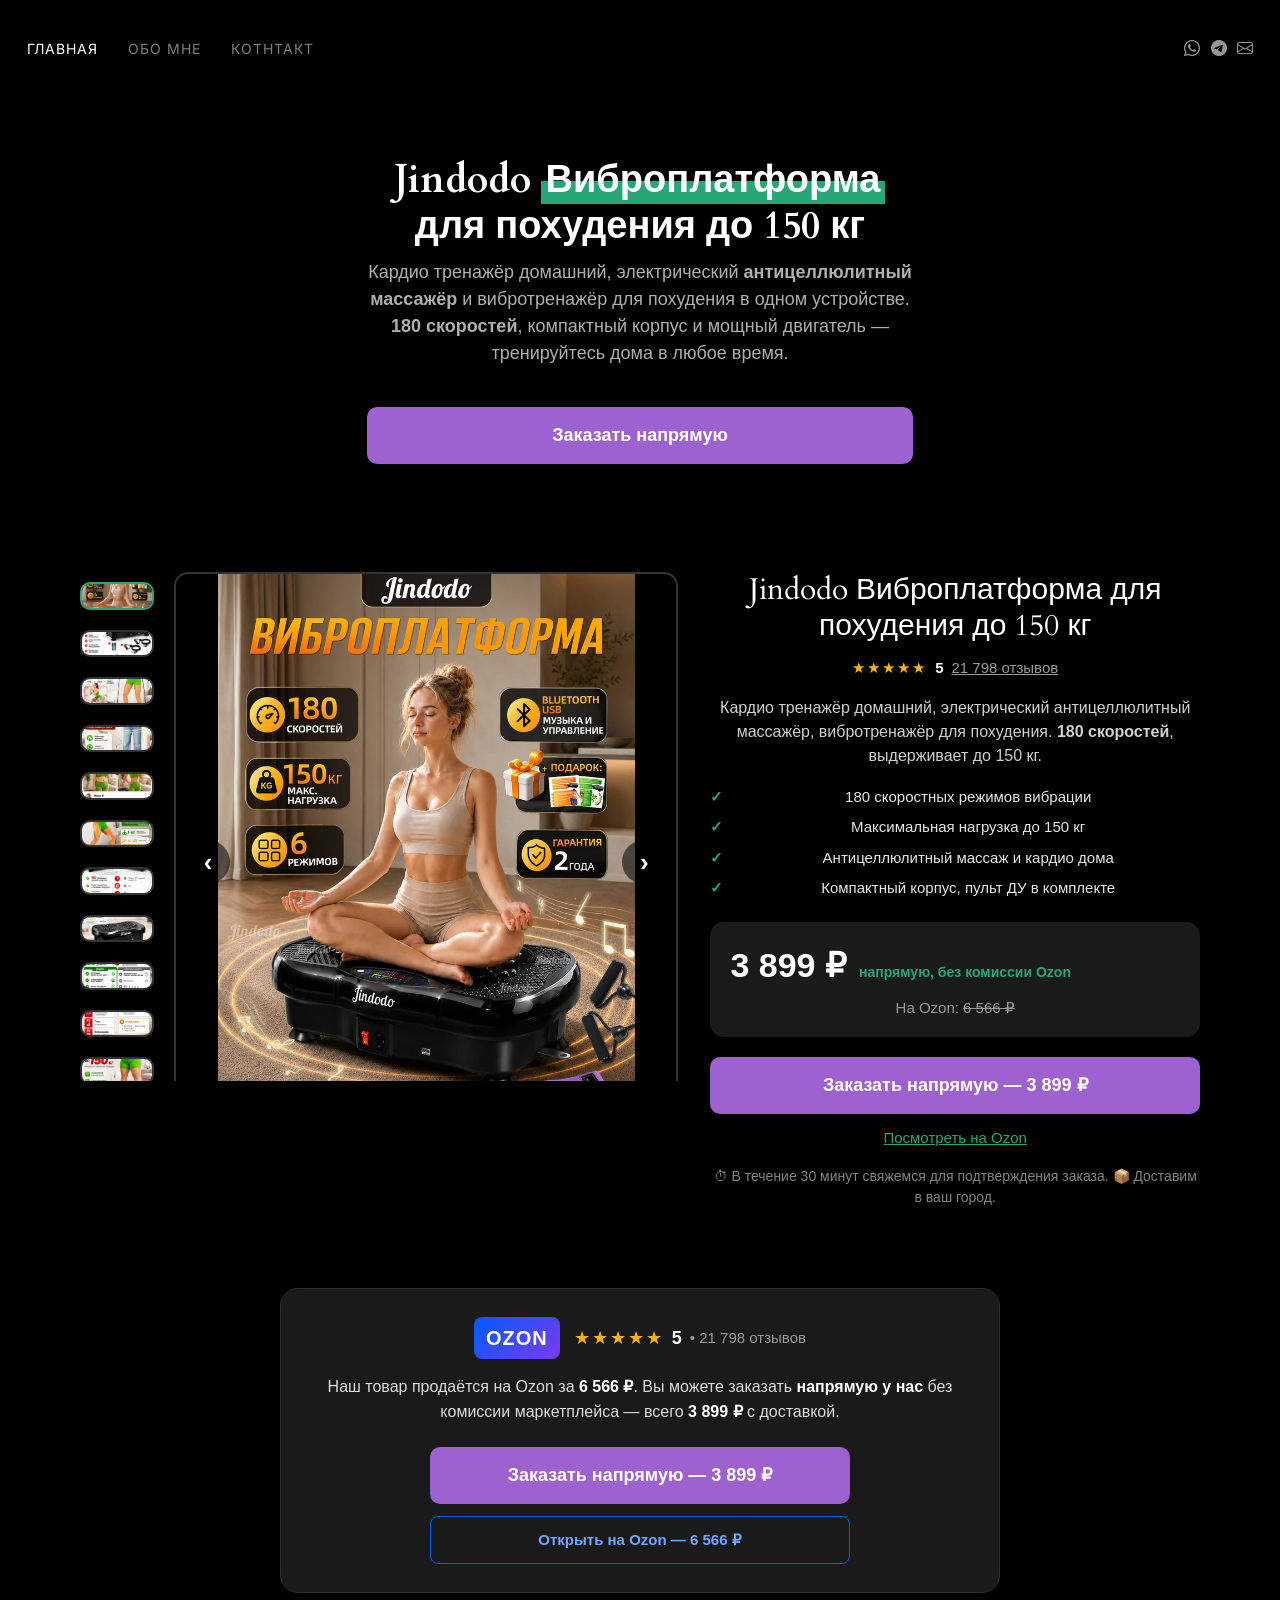
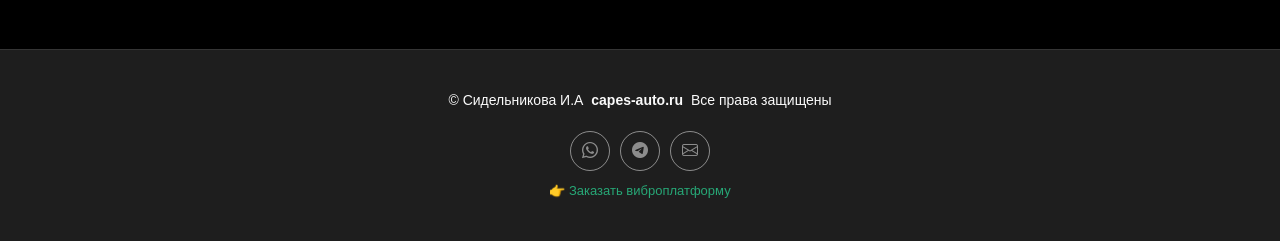
==== commit 92d0996a: "Rebrand vibro-massash to Jindodo vibro platform with Ozon-style single-product gallery Co-Authored-B" ====
--- a/index.html
+++ b/index.html
@@ -4,9 +4,9 @@
 <head>
   <meta charset="utf-8">
   <meta content="width=device-width, initial-scale=1.0" name="viewport">
-  <title>Заказать накидку на авто</title>
-  <meta name="description" content="">
-  <meta name="keywords" content="">
+  <title>Jindodo Виброплатформа для похудения до 150 кг — купить напрямую</title>
+  <meta name="description" content="Jindodo виброплатформа для похудения до 150 кг: кардио тренажёр домашний, электрический антицеллюлитный массажёр, вибротренажёр, 180 скоростей. Заказать напрямую без комиссии Ozon.">
+  <meta name="keywords" content="виброплатформа, jindodo, тренажёр для похудения, антицеллюлитный массажёр, кардио тренажёр домашний, вибротренажёр, 180 скоростей">
 
   <!-- Favicons -->
   <link href="assets/img/favicon.png" rel="icon">
@@ -27,7 +27,7 @@
   <link href="assets/vendor/swiper/swiper-bundle.min.css" rel="stylesheet">
   
   <!-- Main CSS File -->
-  <link href="assets/css/main.css?v=20260707" rel="stylesheet">
+  <link href="assets/css/main.css?v=20260712" rel="stylesheet">
 
 <!-- Yandex.Metrika counter -->
 <script type="text/javascript">
@@ -83,13 +83,13 @@
       <div class="container">
         <div class="row justify-content-center">
           <div class="col-lg-6 text-center" data-aos="fade-up" data-aos-delay="100">
-<h2><span>Привет! Меня зовут</span> <span class="underlight">Ирина,</span> <span>и я создаю автонакидки с душой.</span></h2>
-<p>Я помогаю сделать интерьер автомобиля стильным и комфортным. Мои <strong>универсальные льняные накидки</strong> не только защищают сиденья, но и придают салону особый характер. Я лично подбираю материалы и слежу за качеством — чтобы каждая пара накидок радовала вас каждый день.</p>
+<h2><span>Jindodo</span> <span class="underlight">Виброплатформа</span> <span>для похудения до 150&nbsp;кг</span></h2>
+<p>Кардио тренажёр домашний, электрический <strong>антицеллюлитный массажёр</strong> и вибротренажёр для похудения в одном устройстве. <strong>180 скоростей</strong>, компактный корпус и мощный двигатель — тренируйтесь дома в любое время.</p>
 
 
   <!-- Стартовая кнопка -->
-<a href="#orderSection">
-  <button class="button" id="startOrderBtn" type="button">Заказать</button>
+<a href="#product">
+  <button class="button" id="startOrderBtn" type="button">Заказать напрямую</button>
 </a>
 
    
@@ -98,131 +98,52 @@
       </div>
 
     </section><!-- /Hero Section -->
-<section id="video-hero" class="video-hero" style="position: relative; height: 100vh; overflow: hidden;">
-  <video
-    autoplay
-    muted
-    loop
-    playsinline
-    preload="metadata"
-    style="
-      position: absolute;
-      top: 50%;
-      left: 50%;
-      transform: translate(-50%, -50%);
-    "
-  >
-    <source src="assets/vid/123123.mp4" type="video/mp4" />
-    Ваш браузер не поддерживает видео.
-  </video>
+    <!-- Product Section -->
+
+<!-- Product Section (одна карточка товара, галерея в стиле Ozon) -->
+<section id="product" class="product-section">
+  <div class="product-wrap">
+    <!-- Галерея: превью-слайды сбоку + большое фото -->
+    <div class="product-gallery">
+      <div class="product-thumbs" id="productThumbs" role="listbox" aria-label="Фотографии товара"></div>
+      <div class="product-stage">
+        <button type="button" class="product-nav product-prev" aria-label="Предыдущее фото" onclick="galleryStep(-1)">&#8249;</button>
+        <img id="productMainImage" src="assets/img/gallery-5/gallery-1.webp" alt="Jindodo виброплатформа для похудения" fetchpriority="high" decoding="async">
+        <button type="button" class="product-nav product-next" aria-label="Следующее фото" onclick="galleryStep(1)">&#8250;</button>
+      </div>
+    </div>
+
+    <!-- Информация о товаре -->
+    <div class="product-info">
+      <h1 class="product-title">Jindodo Виброплатформа для похудения до 150&nbsp;кг</h1>
+      <a class="product-rating" href="#ozon-review">
+        <span class="stars" aria-hidden="true">★★★★★</span>
+        <span class="rating-num">5</span>
+        <span class="rating-count">21&nbsp;798 отзывов</span>
+      </a>
+      <p class="product-subtitle">Кардио тренажёр домашний, электрический антицеллюлитный массажёр, вибротренажёр для похудения. <strong>180 скоростей</strong>, выдерживает до&nbsp;150&nbsp;кг.</p>
+
+      <ul class="product-features">
+        <li>180 скоростных режимов вибрации</li>
+        <li>Максимальная нагрузка до 150 кг</li>
+        <li>Антицеллюлитный массаж и кардио дома</li>
+        <li>Компактный корпус, пульт ДУ в комплекте</li>
+      </ul>
+
+      <div class="product-price-box">
+        <div class="price-direct">
+          <span class="price-now">3&nbsp;899&nbsp;₽</span>
+          <span class="price-label">напрямую, без комиссии Ozon</span>
+        </div>
+        <div class="price-ozon">На Ozon: <span class="price-old">6&nbsp;566&nbsp;₽</span></div>
+      </div>
+
+      <button type="button" class="button product-order-btn" onclick="orderProduct()">Заказать напрямую — 3&nbsp;899&nbsp;₽</button>
+      <a class="product-ozon-link" href="https://www.ozon.ru/product/jindodo-vibroplatforma-dlya-pohudeniya-do-150kg-kardio-trenazher-domashniy-elektricheskiy-1951709896/?from=share_android&perehod=smm_share_button_productpage_link&short=fIEb7ig" target="_blank" rel="noopener">Посмотреть на Ozon</a>
+      <p class="product-order-note">⏱ В течение 30 минут свяжемся для подтверждения заказа. 📦 Доставим в ваш город.</p>
+    </div>
+  </div>
 </section>
-    <!-- Gallery Section -->
-
-<div class="how-to-order" style="text-align: center; padding: 40px 20px;">
-  <h2 style="font-size: 28px; margin-bottom: 20px;">Как заказать накидки на авто:</h2>
-  <ul style="list-style: none; padding: 0; margin: 0 0 30px 0;">
-    <li style="font-size: 18px; margin: 10px 0;">1. Выберите нужный цвет накидок</li>
-    <li style="font-size: 18px; margin: 10px 0;">2. Укажите марку и модель автомобиля</li>
-    <li style="font-size: 18px; margin: 10px 0;">3. Оформите заказ любым удобным способом</li>
-  </ul>
-  <img src="images/STEPS_NEW_992x.webp" alt="Как заказать" loading="lazy" decoding="async" style="max-width: 300px; width: 100%; border-radius: 10px; margin-top: 20px;" />
-  <p style="font-size: 16px; color: #838383; margin-top: 20px;">
-    ⏱ В течение 30 минут мы свяжемся с вами для подтверждения заказа и уточнения деталей.<br>
-    📦 После согласования — отправим накидки в ваш город!
-  </p>
-</div>
-
-<section id="orderSection">
-  <!-- Контент секции, куда нужно прокачать -->
-</section>
-
-<style>
-  #orderSection {
-    margin: 0;
-    padding: 0;
-  }
-
-  #orderSection h2,
-  #orderSection p {
-    margin: 0;
-    padding: 0;
-  }
-</style>
-
-
-
-</div>
-
-<section class="gallery">
-  <!-- Кнопки для переключения товаров
-<div class="toggle-buttons">
-  <div class="toggle-btn active" id="frontBtn" onclick="toggleItems('front')">
-    <img src="assets/img/gallery-5/gallery-1.webp" alt="Front" />
-  </div>
-  <div class="toggle-btn" id="backBtn" onclick="toggleItems('back')">
-    <img src="assets/img/gallery-5/gallery-2.webp" alt="Back" />
-  </div>
-</div>
--->
-
-<!-- Секция товаров -->
-<div class="gallery-items" id="frontItems">
-  <!-- Передние накидки -->
-  <div class="gallery-item" onclick="openOrder('assets/img/gallery-5/gallery-1.webp', 'Накидка на передние сиденья, льняная — чёрный/синий, 2 шт', 1999)">
-    <img src="assets/img/gallery-5/gallery-1.webp" alt="Накидка чёрный/синий" fetchpriority="high" decoding="async">
-    <button type="button">Заказать</button>
-  </div>
-  <div class="gallery-item" onclick="openOrder('assets/img/gallery-5/gallery-2.webp', 'Накидка на передние сиденья, льняная — чёрный/красный, 2 шт', 1999)">
-    <img src="assets/img/gallery-5/gallery-2.webp" alt="Накидка чёрный/красный" loading="lazy" decoding="async">
-    <button type="button">Заказать</button>
-  </div>
-  <div class="gallery-item" onclick="openOrder('assets/img/gallery-5/gallery-3.webp', 'Накидка на передние сиденья, льняная — чёрный, 2 шт', 1999)">
-    <img src="assets/img/gallery-5/gallery-3.webp" alt="Накидка чёрный" loading="lazy" decoding="async">
-    <button type="button">Заказать</button>
-  </div>
-  <div class="gallery-item" onclick="openOrder('assets/img/gallery-5/gallery-4.webp', 'Накидка на передние сиденья, льняная — серая, 2 шт', 1999)">
-    <img src="assets/img/gallery-5/gallery-4.webp" alt="Накидка серая" loading="lazy" decoding="async">
-    <button type="button">Заказать</button>
-  </div>
-  <div class="gallery-item" onclick="openOrder('assets/img/gallery-5/gallery-5.webp', 'Накидка на передние сиденья, льняная — бежевая, 2 шт', 1999)">
-    <img src="assets/img/gallery-5/gallery-5.webp" alt="Накидка бежевая" loading="lazy" decoding="async">
-    <button type="button">Заказать</button>
-  </div>
-</div>
-
-  <div class="gallery-items" id="backItems" style="display: none;">
-    <!-- Задние накидки
-    <div class="gallery-item" onclick="openOrder('assets/img/gallery-5/gallery-2.webp', 'Накидка на задние сиденья, льняная — чёрный/красный, 2 шт', '2 999 ₽')">
-      <img src="assets/img/gallery-5/gallery-2.webp" alt="Накидка чёрный/красный">
-      <button>Заказать</button>
-    </div>
-        <div class="gallery-item" onclick="openOrder('assets/img/gallery-5/gallery-2.webp', 'Накидка на задние сиденья, льняная — чёрный/красный, 2 шт', '2 999 ₽')">
-      <img src="assets/img/gallery-5/gallery-2.webp" alt="Накидка чёрный/красный">
-      <button>Заказать</button>
-    </div>
-        <div class="gallery-item" onclick="openOrder('assets/img/gallery-5/gallery-2.webp', 'Накидка на задние сиденья, льняная — чёрный/красный, 2 шт', '2 999 ₽')">
-      <img src="assets/img/gallery-5/gallery-2.webp" alt="Накидка чёрный/красный">
-      <button>Заказать</button>
-    </div>
-        <div class="gallery-item" onclick="openOrder('assets/img/gallery-5/gallery-2.webp', 'Накидка на задние сиденья, льняная — чёрный/красный, 2 шт', '2 999 ₽')">
-      <img src="assets/img/gallery-5/gallery-2.webp" alt="Накидка чёрный/красный">
-      <button>Заказать</button>
-    </div>
-        <div class="gallery-item" onclick="openOrder('assets/img/gallery-5/gallery-2.webp', 'Накидка на задние сиденья, льняная — чёрный/красный, 2 шт', '2 999 ₽')">
-      <img src="assets/img/gallery-5/gallery-2.webp" alt="Накидка чёрный/красный">
-      <button>Заказать</button>
-    </div>
--->
-  </div>
-</section>
-<script>
-  // Функция для переключения между передними и задними накидками
-
-  // Начальная загрузка — показываем передние накидки
-  window.onload = function() {
-    toggleItems('front');
-  };
-</script>
 
 <!-- Попап 1: превью товара -->
 <div class="order-popup order-popup-preview" id="orderPopupPreview">
@@ -234,13 +155,6 @@
     <div class="order-details order-preview-details">
       <h3 id="popupPreviewTitle">Название товара</h3>
       <p id="popupPreviewPrice">Цена: </p>
-      <label class="custom-checkbox order-preview-rear-seat">
-        <input type="checkbox"
-               id="backSeatCheckbox"
-               data-price="2000"
-               onclick="updatePrice()">
-        <span class="checkmark"></span> Задний ряд +<span>2000</span> ₽
-      </label>
       <div class="policy-checks">
         <label class="policy-checkbox">
           <input type="checkbox" id="policyAgree" onchange="updateConsentStatus()">
@@ -305,7 +219,7 @@
   <div class="order-content order-content-confirm" onclick="event.stopPropagation()">
     <div class="close-btn" onclick="closeOrderConfirm(event)">✖</div>
     <div class="order-image order-image-confirm">
-      <img id="confirmImage" src="" alt="Эскиз автонакидки">
+      <img id="confirmImage" src="" alt="Jindodo виброплатформа">
       <p class="confirm-sketch-caption"></p>
     </div>
     <div class="order-details order-details-confirm">
@@ -328,7 +242,7 @@
         </div>
       </div>
 
-      <p class="order-universal-note order-universal-note--confirm">Автонакидки подходят на все сиденья автомобилей!</p>
+      <p class="order-universal-note order-universal-note--confirm">Jindodo виброплатформа — 180 скоростей, до 150 кг.</p>
       <p class="messenger-note">Карты, СБП, SberPay, T-Pay, Mir Pay и другие способы оплаты.</p>
       <div class="popup-messengers">
         <button type="button" id="payButton" class="whatsapp-btn">Оплатить</button>
@@ -347,14 +261,13 @@
       <article class="mb-4">
         <h3>1. Общие положения</h3>
         <p>Настоящая политика регулирует обработку персональных данных клиентов,
-          оформляющих заказ на льняные автонакидки на сайте capes-auto.ru.</p>
+          оформляющих заказ на виброплатформу Jindodo на сайте capes-auto.online.</p>
       </article>
 
       <article class="mb-4">
         <h3>2. Персональные данные</h3>
         <ul>
           <li>Имя и контактный номер телефона, предоставленные при оформлении заказа.</li>
-          <li>Сведения об автомобиле (марка, модель, комплектация), необходимые для подбора накидок.</li>
           <li>Адрес доставки и способ связи (WhatsApp или Telegram).</li>
         </ul>
         <p>Данные используются исключительно для обработки заказа и обратной связи. Передача третьим лицам не осуществляется,
@@ -369,14 +282,14 @@
 
       <article class="mb-4">
         <h3>4. Условия возврата</h3>
-        <p>Каждая пара накидок проходит ручную проверку. Однако вы можете оформить возврат в течение 14 календарных дней,
-          если товар не был в эксплуатации и сохранены первоначальные бирки.</p>
+        <p>Каждый товар проходит проверку перед отправкой. Вы можете оформить возврат в течение 14 календарных дней,
+          если товар не был в эксплуатации и сохранена первоначальная упаковка.</p>
         <ul>
           <li>Возврат осуществляется через тот же мессенджер, где оформлялся заказ.</li>
           <li>Отправка товара назад осуществляется за счёт покупателя.</li>
           <li>После получения и проверки возврат производится на исходный способ оплаты в течение 3 рабочих дней.</li>
         </ul>
-        <p>Индивидуальные заказы с нестандартным кроем и вышивкой возврату не подлежат, за исключением производственного брака.</p>
+        <p>Товар надлежащего качества возврату подлежит при сохранении товарного вида и упаковки, за исключением производственного брака.</p>
       </article>
 
       <article>
@@ -392,27 +305,27 @@
 
   </main>
 
-<section id="reviews" class="reviews-section">
+<section id="ozon-review" class="ozon-review-section">
   <div class="container">
-    <h2>Отзывы наших клиентов</h2>
-    <div class="reviews-wrapper">
-      <div class="review-item">
-        <img src="assets/img/gallery-5/pavlovsk.jpg" alt="User 1" loading="lazy" decoding="async">
-      </div>
-      <div class="review-item">
-        <img src="assets/img/gallery-5/pavlovsk1.jpg" alt="User 2" loading="lazy" decoding="async">
-      </div>
-      <div class="review-item">
-        <img src="assets/img/gallery-5/pavlovsk2.jpg" alt="User 3" loading="lazy" decoding="async">
-      </div>
-      <div class="review-item">
-        <img src="assets/img/gallery-5/pavlovsk3.jpg" alt="User 4" loading="lazy" decoding="async">
-      </div>
-            <div class="review-item">
-        <img src="assets/img/gallery-5/pavlovsk4.jpg" alt="User 4" loading="lazy" decoding="async">
-      </div>
-
-
+    <div class="ozon-card">
+      <div class="ozon-card-head">
+        <span class="ozon-badge">OZON</span>
+        <div class="ozon-rating">
+          <span class="ozon-stars" aria-hidden="true">★★★★★</span>
+          <span class="ozon-rating-num">5</span>
+          <span class="ozon-rating-count">• 21&nbsp;798 отзывов</span>
+        </div>
+      </div>
+
+      <p class="ozon-card-text">
+        Наш товар продаётся на Ozon за <b>6&nbsp;566&nbsp;₽</b>. Вы можете заказать <b>напрямую у нас</b>
+        без комиссии маркетплейса — всего <b>3&nbsp;899&nbsp;₽</b> с доставкой.
+      </p>
+
+      <div class="ozon-card-actions">
+        <button type="button" class="button ozon-direct-btn" onclick="scrollToProduct()">Заказать напрямую — 3&nbsp;899&nbsp;₽</button>
+        <a class="ozon-link-btn" href="https://www.ozon.ru/product/jindodo-vibroplatforma-dlya-pohudeniya-do-150kg-kardio-trenazher-domashniy-elektricheskiy-1951709896/?from=share_android&perehod=smm_share_button_productpage_link&short=fIEb7ig" target="_blank" rel="noopener">Открыть на Ozon — 6&nbsp;566&nbsp;₽</a>
+      </div>
     </div>
   </div>
 </section>
@@ -433,7 +346,7 @@
         <!-- You can delete the links only if you've purchased the pro version. -->
         <!-- Licensing information: https://bootstrapmade.com/license/ -->
         <!-- Purchase the pro version with working PHP/AJAX contact form: [buy-url] -->
-      <a href="https://capes-auto.ru/contact">👉 Заказать накидку</a>
+      <a href="#product">👉 Заказать виброплатформу</a>
       </div>
     </div>
 
@@ -469,7 +382,118 @@
   <script>window.PAYMENT_API_BASE = 'https://nakidky.vercel.app';</script>
 
   <!-- Main JS File -->
-  <script src="assets/js/main.js?v=20260707" defer></script>
+  <script src="assets/js/main.js?v=20260712" defer></script>
+
+  <!-- Галерея товара (в стиле Ozon) -->
+  <script>
+    (function () {
+      // Фото товара: положите файлы assets/img/gallery-5/gallery-1.webp, gallery-2.webp … по возрастанию.
+      // Галерея автоматически подхватывает подряд идущие файлы, начиная с gallery-1.webp.
+      var GALLERY_DIR = 'assets/img/gallery-5/';
+      var GALLERY_MAX = 20;
+      var PRODUCT_TITLE = 'Jindodo Виброплатформа для похудения до 150 кг';
+      var PRODUCT_PRICE = 3899;
+
+      var galleryImages = [];
+      var galleryIndex = 0;
+
+      function el(id) { return document.getElementById(id); }
+
+      function renderThumbs() {
+        var thumbs = el('productThumbs');
+        if (!thumbs) return;
+        thumbs.innerHTML = '';
+        galleryImages.forEach(function (src, i) {
+          var b = document.createElement('button');
+          b.type = 'button';
+          b.className = 'product-thumb' + (i === galleryIndex ? ' is-active' : '');
+          b.setAttribute('aria-label', 'Фото ' + (i + 1));
+          var img = document.createElement('img');
+          img.src = src;
+          img.loading = 'lazy';
+          img.decoding = 'async';
+          img.alt = PRODUCT_TITLE + ' — фото ' + (i + 1);
+          b.appendChild(img);
+          b.addEventListener('click', function () { setGalleryIndex(i); });
+          thumbs.appendChild(b);
+        });
+        var nav = document.querySelectorAll('.product-nav');
+        var many = galleryImages.length > 1;
+        nav.forEach(function (n) { n.style.display = many ? '' : 'none'; });
+      }
+
+      function setGalleryIndex(i) {
+        if (!galleryImages.length) return;
+        var n = galleryImages.length;
+        galleryIndex = ((i % n) + n) % n;
+        var main = el('productMainImage');
+        if (main) main.src = galleryImages[galleryIndex];
+        var thumbs = el('productThumbs');
+        if (thumbs) {
+          Array.prototype.forEach.call(thumbs.children, function (c, idx) {
+            c.classList.toggle('is-active', idx === galleryIndex);
+          });
+          var active = thumbs.children[galleryIndex];
+          if (active && active.scrollIntoView) {
+            active.scrollIntoView({ block: 'nearest', inline: 'nearest' });
+          }
+        }
+      }
+
+      window.galleryStep = function (d) { setGalleryIndex(galleryIndex + d); };
+
+      window.orderProduct = function () {
+        var img = galleryImages[galleryIndex] || (el('productMainImage') || {}).src;
+        if (typeof openOrder === 'function') openOrder(img, PRODUCT_TITLE, PRODUCT_PRICE);
+      };
+
+      window.scrollToProduct = function () {
+        var p = el('product');
+        if (p) p.scrollIntoView({ behavior: 'smooth', block: 'start' });
+      };
+
+      function probeGallery(done) {
+        var found = [];
+        (function next(i) {
+          if (i > GALLERY_MAX) { done(found); return; }
+          var url = GALLERY_DIR + 'gallery-' + i + '.webp';
+          var probe = new Image();
+          probe.onload = function () { found.push(url); next(i + 1); };
+          probe.onerror = function () { done(found); };
+          probe.src = url;
+        })(1);
+      }
+
+      function initSwipe() {
+        var stage = document.querySelector('.product-stage');
+        if (!stage) return;
+        var x0 = null;
+        stage.addEventListener('touchstart', function (e) {
+          x0 = e.changedTouches[0].clientX;
+        }, { passive: true });
+        stage.addEventListener('touchend', function (e) {
+          if (x0 === null) return;
+          var dx = e.changedTouches[0].clientX - x0;
+          if (Math.abs(dx) > 40) setGalleryIndex(galleryIndex + (dx < 0 ? 1 : -1));
+          x0 = null;
+        }, { passive: true });
+      }
+
+      document.addEventListener('keydown', function (e) {
+        if (e.key === 'ArrowLeft') setGalleryIndex(galleryIndex - 1);
+        else if (e.key === 'ArrowRight') setGalleryIndex(galleryIndex + 1);
+      });
+
+      document.addEventListener('DOMContentLoaded', function () {
+        initSwipe();
+        probeGallery(function (found) {
+          galleryImages = found.length ? found : [GALLERY_DIR + 'gallery-1.webp'];
+          renderThumbs();
+          setGalleryIndex(0);
+        });
+      });
+    })();
+  </script>
 
 </body>
 
--- a/assets/css/main.css
+++ b/assets/css/main.css
@@ -3014,3 +3014,348 @@
     font-size: 18px;
   }
 }
+
+/*--------------------------------------------------------------
+# Product Section (карточка товара в стиле Ozon)
+--------------------------------------------------------------*/
+.product-section {
+  padding: 48px 16px 24px;
+  background: var(--background-color);
+  scroll-margin-top: 90px;
+}
+
+.product-wrap {
+  max-width: 1120px;
+  margin: 0 auto;
+  display: flex;
+  gap: 32px;
+  align-items: flex-start;
+}
+
+/* Галерея */
+.product-gallery {
+  display: flex;
+  gap: 14px;
+  flex: 1 1 55%;
+  min-width: 0;
+  position: sticky;
+  top: 90px;
+}
+
+.product-thumbs {
+  display: flex;
+  flex-direction: column;
+  gap: 10px;
+  max-height: 560px;
+  overflow-y: auto;
+  padding-right: 2px;
+  flex: 0 0 80px;
+}
+
+.product-thumb {
+  width: 74px;
+  height: 74px;
+  padding: 0;
+  border: 2px solid #333;
+  border-radius: 10px;
+  overflow: hidden;
+  background: #000;
+  cursor: pointer;
+  transition: border-color 0.2s, transform 0.15s;
+}
+
+.product-thumb img {
+  width: 100%;
+  height: 100%;
+  object-fit: cover;
+  display: block;
+}
+
+.product-thumb:hover {
+  border-color: #666;
+}
+
+.product-thumb.is-active {
+  border-color: var(--accent-color);
+}
+
+.product-stage {
+  position: relative;
+  flex: 1 1 auto;
+  min-width: 0;
+  background: #000;
+  border: 2px solid #333;
+  border-radius: 14px;
+  overflow: hidden;
+  display: flex;
+  align-items: center;
+  justify-content: center;
+  aspect-ratio: 1 / 1;
+}
+
+.product-stage img {
+  width: 100%;
+  height: 100%;
+  object-fit: contain;
+  display: block;
+}
+
+.product-nav {
+  position: absolute;
+  top: 50%;
+  transform: translateY(-50%);
+  width: 44px;
+  height: 44px;
+  border-radius: 50%;
+  border: none;
+  background: rgba(0, 0, 0, 0.55);
+  color: #fff;
+  font-size: 26px;
+  line-height: 1;
+  cursor: pointer;
+  display: flex;
+  align-items: center;
+  justify-content: center;
+  transition: background 0.2s;
+  z-index: 2;
+}
+
+.product-nav:hover {
+  background: rgba(0, 0, 0, 0.8);
+}
+
+.product-prev { left: 10px; }
+.product-next { right: 10px; }
+
+/* Информация о товаре */
+.product-info {
+  flex: 1 1 45%;
+  min-width: 0;
+}
+
+.product-title {
+  font-size: 30px;
+  line-height: 1.2;
+  margin: 0 0 12px;
+}
+
+.product-rating {
+  display: inline-flex;
+  align-items: center;
+  gap: 8px;
+  margin-bottom: 16px;
+  color: var(--default-color);
+  font-size: 15px;
+}
+
+.product-rating .stars { color: #ffb400; letter-spacing: 2px; }
+.product-rating .rating-num { font-weight: 700; }
+.product-rating .rating-count { color: #9a9a9a; text-decoration: underline; }
+
+.product-subtitle {
+  font-size: 16px;
+  color: #cfcfcf;
+  margin-bottom: 18px;
+}
+
+.product-features {
+  list-style: none;
+  padding: 0;
+  margin: 0 0 22px;
+}
+
+.product-features li {
+  position: relative;
+  padding-left: 26px;
+  margin: 8px 0;
+  font-size: 15px;
+  color: #e6e6e6;
+}
+
+.product-features li::before {
+  content: "✓";
+  position: absolute;
+  left: 0;
+  color: var(--accent-color);
+  font-weight: 700;
+}
+
+.product-price-box {
+  background: var(--surface-color);
+  border-radius: 14px;
+  padding: 18px 20px;
+  margin-bottom: 20px;
+}
+
+.price-direct {
+  display: flex;
+  align-items: baseline;
+  gap: 12px;
+  flex-wrap: wrap;
+}
+
+.price-now {
+  font-size: 34px;
+  font-weight: 800;
+  color: #fff;
+}
+
+.price-label {
+  font-size: 14px;
+  color: var(--accent-color);
+  font-weight: 600;
+}
+
+.price-ozon {
+  margin-top: 6px;
+  font-size: 15px;
+  color: #9a9a9a;
+}
+
+.price-old {
+  text-decoration: line-through;
+}
+
+.product-order-btn {
+  width: 100%;
+  margin: 0 0 12px !important;
+}
+
+.product-ozon-link {
+  display: inline-flex;
+  align-items: center;
+  gap: 6px;
+  font-size: 15px;
+  color: var(--accent-color);
+  text-decoration: underline;
+}
+
+.product-order-note {
+  margin-top: 16px;
+  font-size: 14px;
+  color: #838383;
+}
+
+/*--------------------------------------------------------------
+# Ozon review / order card
+--------------------------------------------------------------*/
+.ozon-review-section {
+  padding: 40px 16px 56px;
+  background: var(--background-color);
+  scroll-margin-top: 90px;
+}
+
+.ozon-card {
+  max-width: 720px;
+  margin: 0 auto;
+  background: var(--surface-color);
+  border: 1px solid #2e2e2e;
+  border-radius: 18px;
+  padding: 28px 26px;
+  text-align: center;
+}
+
+.ozon-card-head {
+  display: flex;
+  align-items: center;
+  justify-content: center;
+  gap: 14px;
+  flex-wrap: wrap;
+  margin-bottom: 16px;
+}
+
+.ozon-badge {
+  font-weight: 800;
+  font-size: 20px;
+  letter-spacing: 1px;
+  color: #fff;
+  background: linear-gradient(135deg, #005bff, #7c3aed);
+  padding: 6px 12px;
+  border-radius: 8px;
+}
+
+.ozon-rating {
+  display: inline-flex;
+  align-items: center;
+  gap: 8px;
+  font-size: 18px;
+}
+
+.ozon-stars { color: #ffb400; letter-spacing: 2px; }
+.ozon-rating-num { font-weight: 800; color: #fff; }
+.ozon-rating-count { color: #9a9a9a; font-size: 15px; }
+
+.ozon-card-text {
+  font-size: 16px;
+  color: #dcdcdc;
+  margin-bottom: 22px;
+  line-height: 1.55;
+}
+
+.ozon-card-text b { color: #fff; }
+
+.ozon-card-actions {
+  display: flex;
+  flex-direction: column;
+  gap: 12px;
+  align-items: center;
+}
+
+.ozon-direct-btn {
+  width: 100%;
+  max-width: 420px;
+  margin: 0 !important;
+}
+
+.ozon-link-btn {
+  display: inline-block;
+  width: 100%;
+  max-width: 420px;
+  padding: 12px 18px;
+  border-radius: 8px;
+  border: 1px solid #005bff;
+  color: #6ea8ff;
+  font-weight: 600;
+  font-size: 15px;
+  transition: background 0.2s, color 0.2s;
+}
+
+.ozon-link-btn:hover {
+  background: #005bff;
+  color: #fff;
+}
+
+/* Адаптив под мобильные */
+@media (max-width: 900px) {
+  .product-wrap {
+    flex-direction: column;
+    gap: 22px;
+  }
+  .product-gallery {
+    position: static;
+    width: 100%;
+    flex-direction: column-reverse;
+  }
+  .product-thumbs {
+    flex-direction: row;
+    max-height: none;
+    flex: 0 0 auto;
+    overflow-x: auto;
+    overflow-y: hidden;
+    padding-bottom: 4px;
+  }
+  .product-thumb {
+    flex: 0 0 64px;
+    width: 64px;
+    height: 64px;
+  }
+  .product-info { width: 100%; }
+  .product-title { font-size: 24px; }
+  .price-now { font-size: 30px; }
+}
+
+@media (max-width: 480px) {
+  .product-section { padding: 28px 12px 16px; }
+  .product-nav { width: 38px; height: 38px; font-size: 22px; }
+  .ozon-card { padding: 22px 16px; }
+}
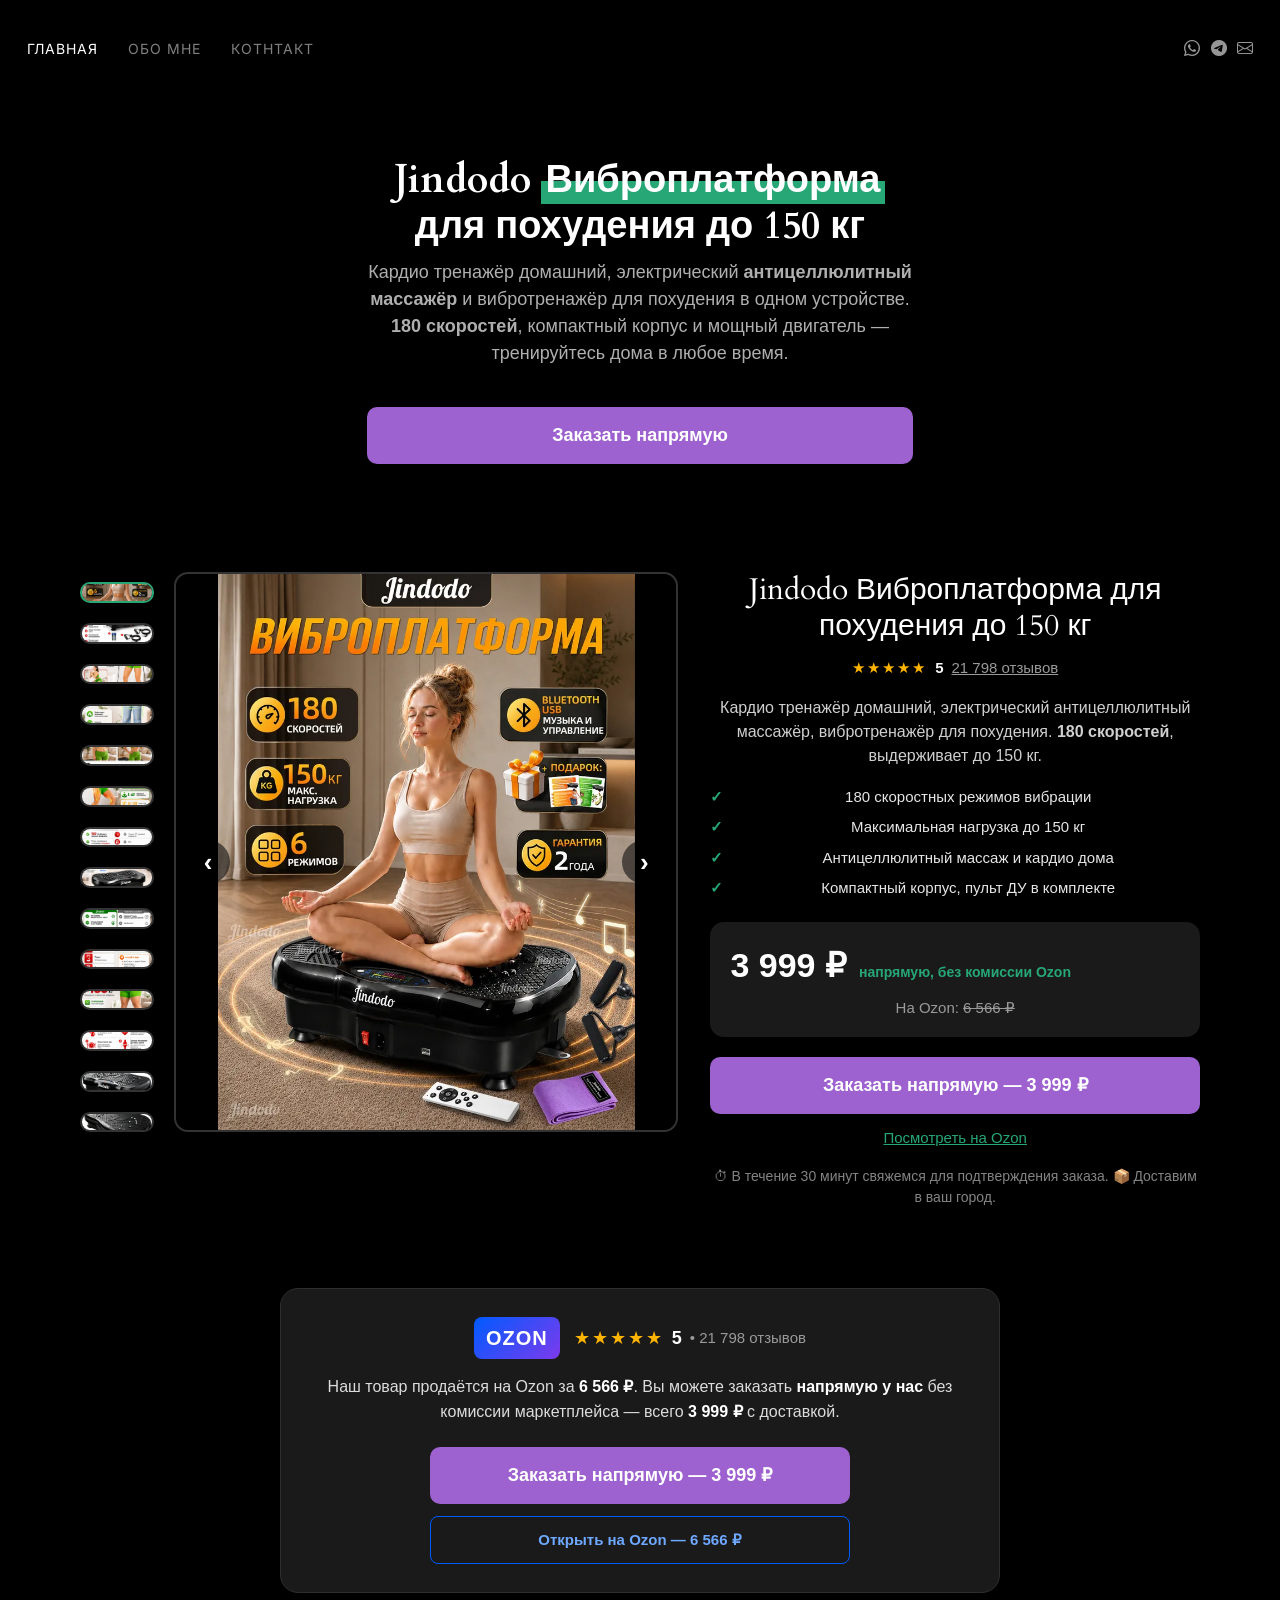
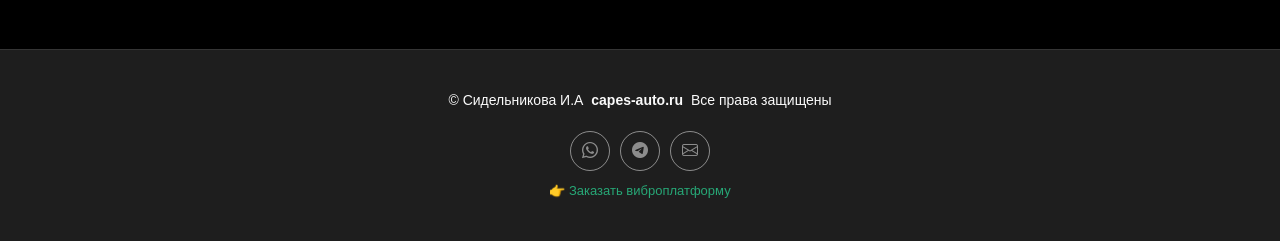
==== commit 32d2073c: "Add popup photo slider (tovar), designer mobile thumbnails, price 3999, gallery-13/14 Co-Authored-By" ====
--- a/index.html
+++ b/index.html
@@ -27,7 +27,7 @@
   <link href="assets/vendor/swiper/swiper-bundle.min.css" rel="stylesheet">
   
   <!-- Main CSS File -->
-  <link href="assets/css/main.css?v=20260712" rel="stylesheet">
+  <link href="assets/css/main.css?v=20260712-2" rel="stylesheet">
 
 <!-- Yandex.Metrika counter -->
 <script type="text/javascript">
@@ -132,13 +132,13 @@
 
       <div class="product-price-box">
         <div class="price-direct">
-          <span class="price-now">3&nbsp;899&nbsp;₽</span>
+          <span class="price-now">3&nbsp;999&nbsp;₽</span>
           <span class="price-label">напрямую, без комиссии Ozon</span>
         </div>
         <div class="price-ozon">На Ozon: <span class="price-old">6&nbsp;566&nbsp;₽</span></div>
       </div>
 
-      <button type="button" class="button product-order-btn" onclick="orderProduct()">Заказать напрямую — 3&nbsp;899&nbsp;₽</button>
+      <button type="button" class="button product-order-btn" onclick="orderProduct()">Заказать напрямую — 3&nbsp;999&nbsp;₽</button>
       <a class="product-ozon-link" href="https://www.ozon.ru/product/jindodo-vibroplatforma-dlya-pohudeniya-do-150kg-kardio-trenazher-domashniy-elektricheskiy-1951709896/?from=share_android&perehod=smm_share_button_productpage_link&short=fIEb7ig" target="_blank" rel="noopener">Посмотреть на Ozon</a>
       <p class="product-order-note">⏱ В течение 30 минут свяжемся для подтверждения заказа. 📦 Доставим в ваш город.</p>
     </div>
@@ -149,8 +149,11 @@
 <div class="order-popup order-popup-preview" id="orderPopupPreview">
   <div class="order-content" onclick="event.stopPropagation()">
     <div class="close-btn" onclick="closeOrderPreview(event)">✖</div>
-    <div class="order-image">
-      <img id="popupPreviewImage" src="" alt="">
+    <div class="order-image order-image-slider" id="popupSlider">
+      <button type="button" class="popup-nav popup-prev" aria-label="Предыдущее фото" onclick="popupStep(-1)">&#8249;</button>
+      <img id="popupPreviewImage" src="" alt="Jindodo виброплатформа">
+      <button type="button" class="popup-nav popup-next" aria-label="Следующее фото" onclick="popupStep(1)">&#8250;</button>
+      <div class="popup-dots" id="popupDots"></div>
     </div>
     <div class="order-details order-preview-details">
       <h3 id="popupPreviewTitle">Название товара</h3>
@@ -319,11 +322,11 @@
 
       <p class="ozon-card-text">
         Наш товар продаётся на Ozon за <b>6&nbsp;566&nbsp;₽</b>. Вы можете заказать <b>напрямую у нас</b>
-        без комиссии маркетплейса — всего <b>3&nbsp;899&nbsp;₽</b> с доставкой.
+        без комиссии маркетплейса — всего <b>3&nbsp;999&nbsp;₽</b> с доставкой.
       </p>
 
       <div class="ozon-card-actions">
-        <button type="button" class="button ozon-direct-btn" onclick="scrollToProduct()">Заказать напрямую — 3&nbsp;899&nbsp;₽</button>
+        <button type="button" class="button ozon-direct-btn" onclick="scrollToProduct()">Заказать напрямую — 3&nbsp;999&nbsp;₽</button>
         <a class="ozon-link-btn" href="https://www.ozon.ru/product/jindodo-vibroplatforma-dlya-pohudeniya-do-150kg-kardio-trenazher-domashniy-elektricheskiy-1951709896/?from=share_android&perehod=smm_share_button_productpage_link&short=fIEb7ig" target="_blank" rel="noopener">Открыть на Ozon — 6&nbsp;566&nbsp;₽</a>
       </div>
     </div>
@@ -392,10 +395,14 @@
       var GALLERY_DIR = 'assets/img/gallery-5/';
       var GALLERY_MAX = 20;
       var PRODUCT_TITLE = 'Jindodo Виброплатформа для похудения до 150 кг';
-      var PRODUCT_PRICE = 3899;
+      var PRODUCT_PRICE = 3999;
 
       var galleryImages = [];
       var galleryIndex = 0;
+
+      // Отдельная лента фото для попапа (файлы tovar-1.webp, tovar-2.webp …).
+      var popupImages = [];
+      var popupIndex = 0;
 
       function el(id) { return document.getElementById(id); }
 
@@ -442,9 +449,46 @@
 
       window.galleryStep = function (d) { setGalleryIndex(galleryIndex + d); };
 
+      function renderPopupDots() {
+        var dots = el('popupDots');
+        if (!dots) return;
+        dots.innerHTML = '';
+        if (popupImages.length < 2) return;
+        popupImages.forEach(function (_, i) {
+          var d = document.createElement('button');
+          d.type = 'button';
+          d.className = 'popup-dot' + (i === popupIndex ? ' is-active' : '');
+          d.setAttribute('aria-label', 'Фото ' + (i + 1));
+          d.addEventListener('click', function () { setPopupIndex(i); });
+          dots.appendChild(d);
+        });
+      }
+
+      function setPopupIndex(i) {
+        if (!popupImages.length) return;
+        var n = popupImages.length;
+        popupIndex = ((i % n) + n) % n;
+        var img = el('popupPreviewImage');
+        if (img) img.src = popupImages[popupIndex];
+        var dots = el('popupDots');
+        if (dots) {
+          Array.prototype.forEach.call(dots.children, function (c, idx) {
+            c.classList.toggle('is-active', idx === popupIndex);
+          });
+        }
+        var nav = document.querySelectorAll('#popupSlider .popup-nav');
+        var many = popupImages.length > 1;
+        nav.forEach(function (el2) { el2.style.display = many ? '' : 'none'; });
+      }
+
+      window.popupStep = function (d) { setPopupIndex(popupIndex + d); };
+
       window.orderProduct = function () {
-        var img = galleryImages[galleryIndex] || (el('productMainImage') || {}).src;
+        var img = popupImages[0] || galleryImages[galleryIndex] || (el('productMainImage') || {}).src;
+        popupIndex = 0;
         if (typeof openOrder === 'function') openOrder(img, PRODUCT_TITLE, PRODUCT_PRICE);
+        renderPopupDots();
+        setPopupIndex(0);
       };
 
       window.scrollToProduct = function () {
@@ -452,11 +496,11 @@
         if (p) p.scrollIntoView({ behavior: 'smooth', block: 'start' });
       };
 
-      function probeGallery(done) {
+      function probeSeries(prefix, done) {
         var found = [];
         (function next(i) {
           if (i > GALLERY_MAX) { done(found); return; }
-          var url = GALLERY_DIR + 'gallery-' + i + '.webp';
+          var url = GALLERY_DIR + prefix + i + '.webp';
           var probe = new Image();
           probe.onload = function () { found.push(url); next(i + 1); };
           probe.onerror = function () { done(found); };
@@ -464,33 +508,43 @@
         })(1);
       }
 
-      function initSwipe() {
-        var stage = document.querySelector('.product-stage');
-        if (!stage) return;
+      function attachSwipe(node, onSwipe) {
+        if (!node) return;
         var x0 = null;
-        stage.addEventListener('touchstart', function (e) {
+        node.addEventListener('touchstart', function (e) {
           x0 = e.changedTouches[0].clientX;
         }, { passive: true });
-        stage.addEventListener('touchend', function (e) {
+        node.addEventListener('touchend', function (e) {
           if (x0 === null) return;
           var dx = e.changedTouches[0].clientX - x0;
-          if (Math.abs(dx) > 40) setGalleryIndex(galleryIndex + (dx < 0 ? 1 : -1));
+          if (Math.abs(dx) > 40) onSwipe(dx < 0 ? 1 : -1);
           x0 = null;
         }, { passive: true });
       }
 
+      function popupIsOpen() {
+        var p = el('orderPopupPreview');
+        return p && getComputedStyle(p).display !== 'none';
+      }
+
       document.addEventListener('keydown', function (e) {
-        if (e.key === 'ArrowLeft') setGalleryIndex(galleryIndex - 1);
-        else if (e.key === 'ArrowRight') setGalleryIndex(galleryIndex + 1);
+        var dir = e.key === 'ArrowLeft' ? -1 : (e.key === 'ArrowRight' ? 1 : 0);
+        if (!dir) return;
+        if (popupIsOpen()) setPopupIndex(popupIndex + dir);
+        else setGalleryIndex(galleryIndex + dir);
       });
 
       document.addEventListener('DOMContentLoaded', function () {
-        initSwipe();
-        probeGallery(function (found) {
+        attachSwipe(document.querySelector('.product-stage'), function (d) { setGalleryIndex(galleryIndex + d); });
+        attachSwipe(el('popupSlider'), function (d) { setPopupIndex(popupIndex + d); });
+        probeSeries('gallery-', function (found) {
           galleryImages = found.length ? found : [GALLERY_DIR + 'gallery-1.webp'];
           renderThumbs();
           setGalleryIndex(0);
         });
+        probeSeries('tovar-', function (found) {
+          popupImages = found.length ? found : galleryImages.slice();
+        });
       });
     })();
   </script>
--- a/assets/css/main.css
+++ b/assets/css/main.css
@@ -3359,3 +3359,117 @@
   .product-nav { width: 38px; height: 38px; font-size: 22px; }
   .ozon-card { padding: 22px 16px; }
 }
+
+/*--------------------------------------------------------------
+# Слайдер фото в попапе товара
+--------------------------------------------------------------*/
+.order-image-slider {
+  position: relative;
+}
+
+.order-image-slider .popup-nav {
+  position: absolute;
+  top: 50%;
+  transform: translateY(-50%);
+  width: 38px;
+  height: 38px;
+  border: none;
+  border-radius: 50%;
+  background: rgba(0, 0, 0, 0.55);
+  color: #fff;
+  font-size: 22px;
+  line-height: 1;
+  cursor: pointer;
+  display: flex;
+  align-items: center;
+  justify-content: center;
+  z-index: 3;
+  transition: background 0.2s;
+}
+
+.order-image-slider .popup-nav:hover {
+  background: rgba(0, 0, 0, 0.82);
+}
+
+.order-image-slider .popup-prev { left: 8px; }
+.order-image-slider .popup-next { right: 8px; }
+
+.popup-dots {
+  position: absolute;
+  left: 0;
+  right: 0;
+  bottom: 10px;
+  display: flex;
+  justify-content: center;
+  gap: 7px;
+  z-index: 3;
+}
+
+.popup-dot {
+  width: 8px;
+  height: 8px;
+  padding: 0;
+  border: none;
+  border-radius: 50%;
+  background: rgba(255, 255, 255, 0.45);
+  cursor: pointer;
+  transition: transform 0.2s, background 0.2s;
+}
+
+.popup-dot.is-active {
+  background: var(--accent-color);
+  transform: scale(1.35);
+}
+
+/*--------------------------------------------------------------
+# Дизайнерская лента превью на мобильном
+--------------------------------------------------------------*/
+.product-thumbs {
+  scrollbar-width: thin;
+  scrollbar-color: var(--accent-color) rgba(255, 255, 255, 0.08);
+  scroll-behavior: smooth;
+}
+
+.product-thumbs::-webkit-scrollbar {
+  width: 6px;
+  height: 6px;
+}
+
+.product-thumbs::-webkit-scrollbar-track {
+  background: rgba(255, 255, 255, 0.06);
+  border-radius: 10px;
+}
+
+.product-thumbs::-webkit-scrollbar-thumb {
+  background: linear-gradient(var(--accent-color), #1c7d5b);
+  border-radius: 10px;
+}
+
+@media (max-width: 900px) {
+  .product-gallery {
+    gap: 12px;
+  }
+  .product-thumbs {
+    scroll-snap-type: x mandatory;
+    gap: 12px;
+    padding: 6px 4px 12px;
+    -webkit-overflow-scrolling: touch;
+    mask-image: linear-gradient(90deg, transparent 0, #000 18px, #000 calc(100% - 18px), transparent 100%);
+    -webkit-mask-image: linear-gradient(90deg, transparent 0, #000 18px, #000 calc(100% - 18px), transparent 100%);
+  }
+  .product-thumbs::-webkit-scrollbar {
+    height: 5px;
+  }
+  .product-thumbs::-webkit-scrollbar-thumb {
+    background: linear-gradient(90deg, var(--accent-color), #1c7d5b);
+  }
+  .product-thumb {
+    scroll-snap-align: center;
+    border-radius: 12px;
+    box-shadow: 0 2px 8px rgba(0, 0, 0, 0.35);
+  }
+  .product-thumb.is-active {
+    box-shadow: 0 0 0 2px var(--accent-color), 0 4px 12px rgba(39, 167, 118, 0.45);
+    transform: translateY(-2px);
+  }
+}
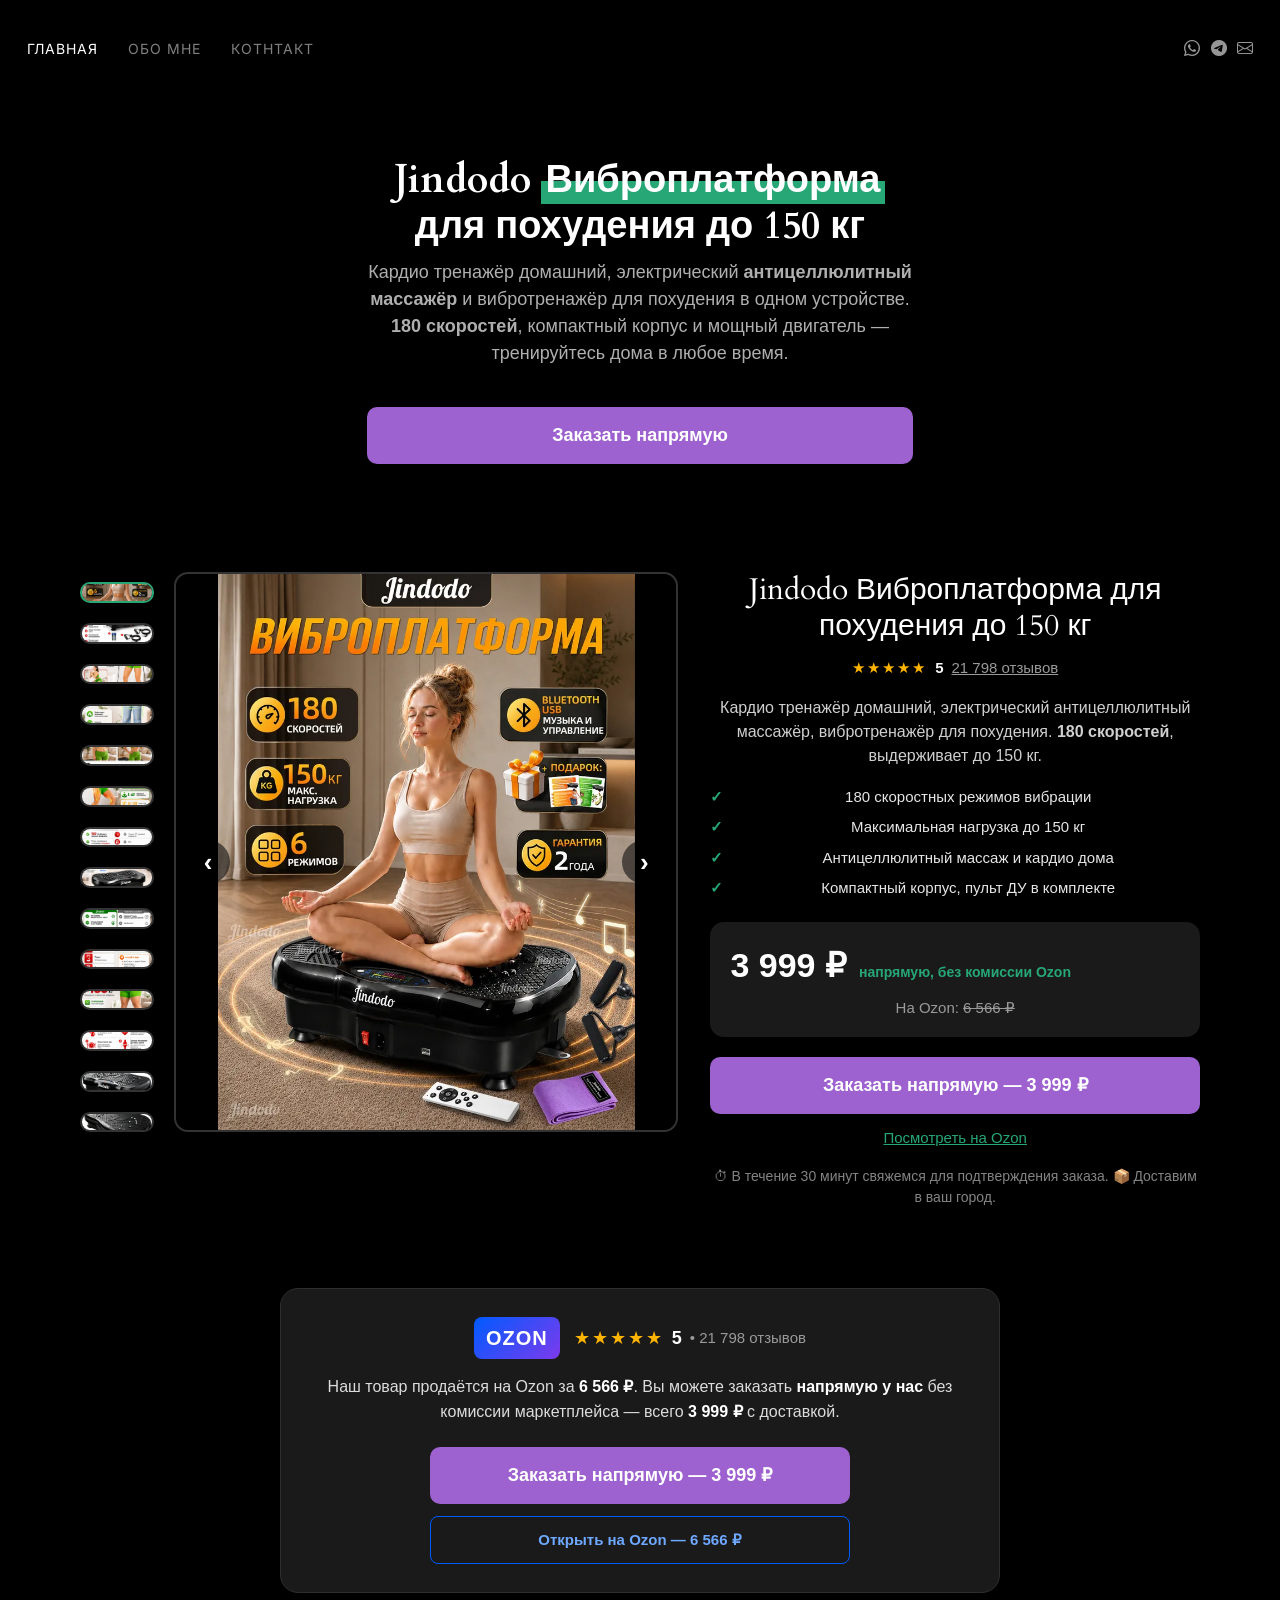
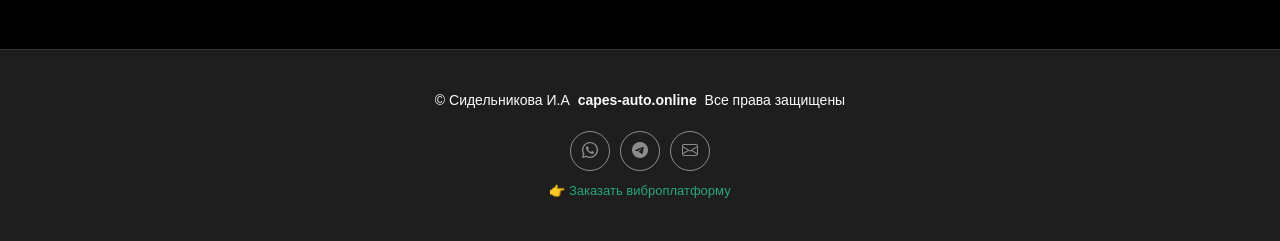
==== commit 563f84d6: "Change domain capes-auto.ru -> capes-auto.online across site and payment validators Co-Authored-By: " ====
--- a/index.html
+++ b/index.html
@@ -59,9 +59,9 @@
     <div class="container-fluid position-relative d-flex align-items-center justify-content-between">
       <nav id="navmenu" class="navmenu">
         <ul>
-          <li><a href="https://capes-auto.ru/" class="active">Главная<br></a></li>
-          <li><a href="https://capes-auto.ru/about">Обо мне</a></li>
-          <li><a href="https://capes-auto.ru/contact">Котнтакт</a></li>
+          <li><a href="https://capes-auto.online/" class="active">Главная<br></a></li>
+          <li><a href="https://capes-auto.online/about">Обо мне</a></li>
+          <li><a href="https://capes-auto.online/contact">Котнтакт</a></li>
         </ul>
         <i class="mobile-nav-toggle d-xl-none bi bi-list"></i>
       </nav>
@@ -337,7 +337,7 @@
 
     <div class="container">
       <div class="copyright text-center ">
-        <p>© <span>Сидельникова И.А</span> <strong class="px-1 sitename">capes-auto.ru</strong> <span> Все права защищены</span></p>
+        <p>© <span>Сидельникова И.А</span> <strong class="px-1 sitename">capes-auto.online</strong> <span> Все права защищены</span></p>
       </div>
       <div class="social-links d-flex justify-content-center">
         <a href="https://wa.me/79517623467"><i class="bi bi-twitter-x"></i></a>
